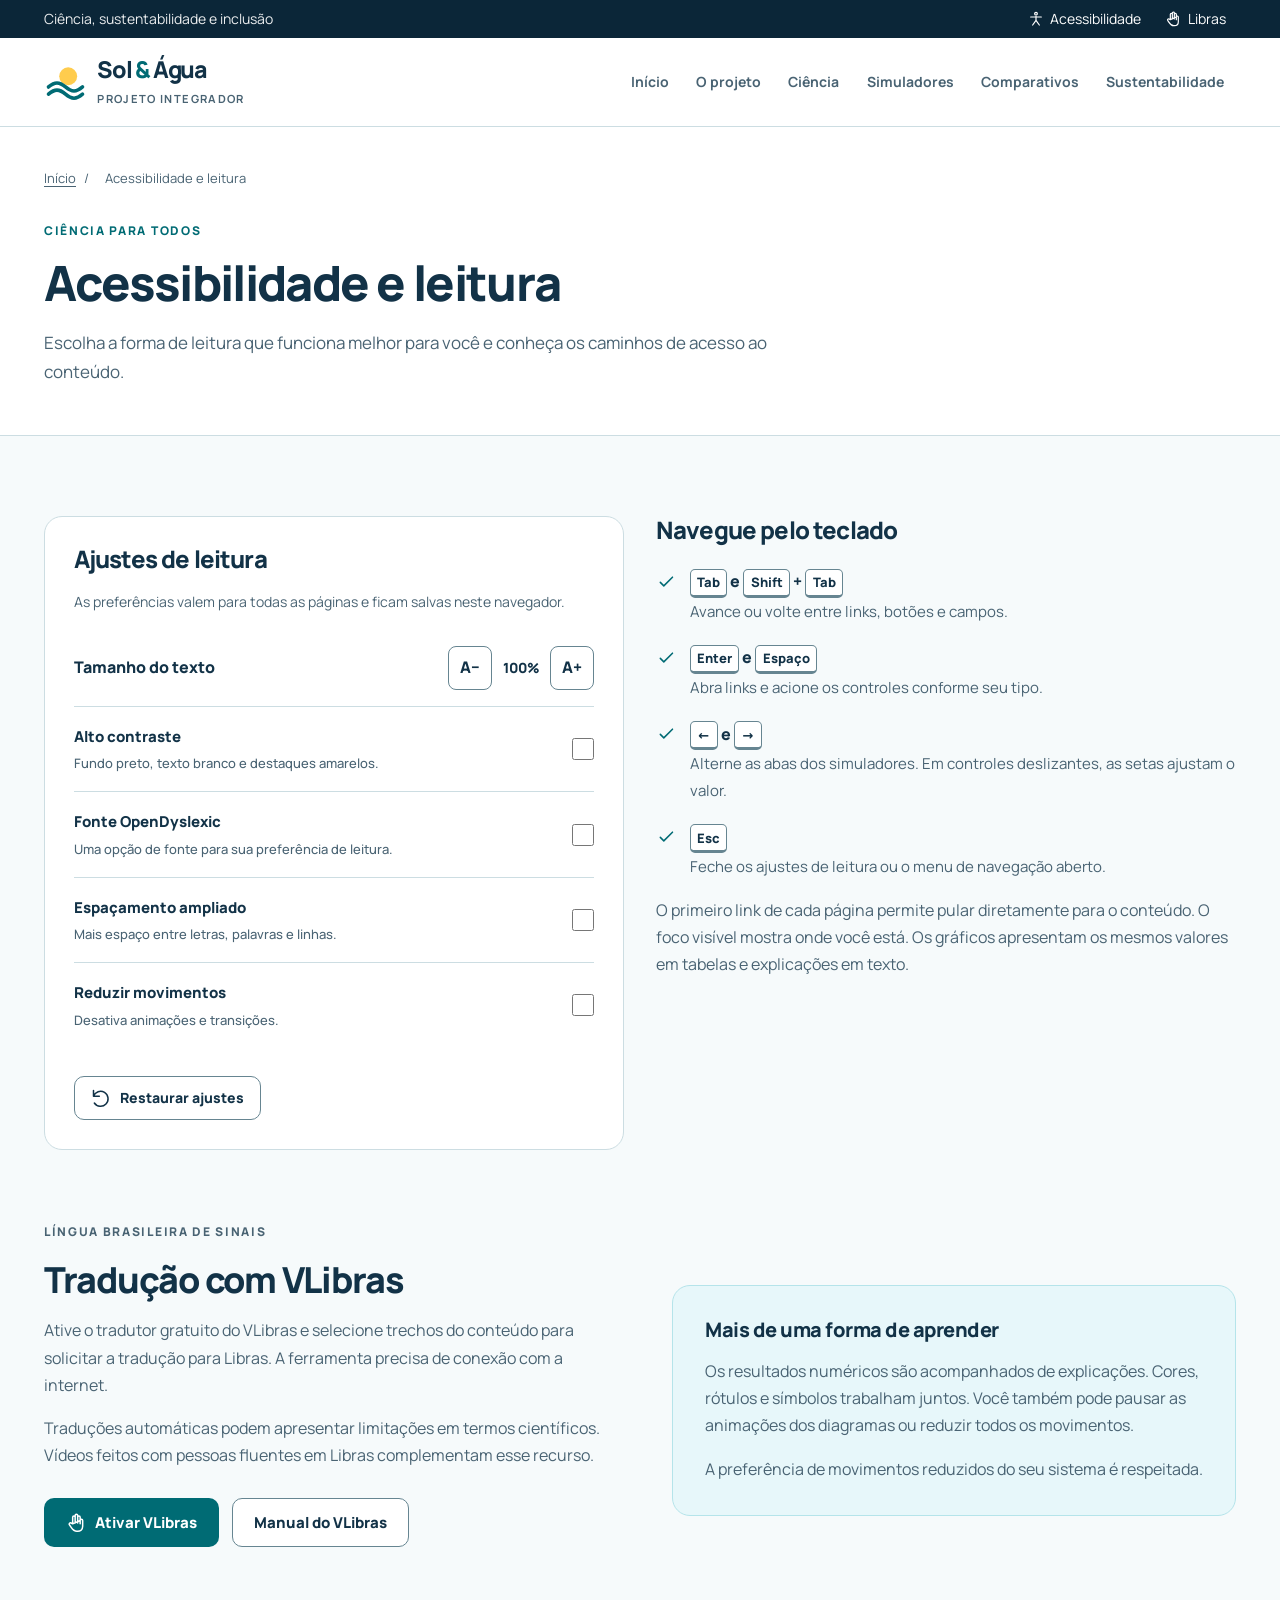
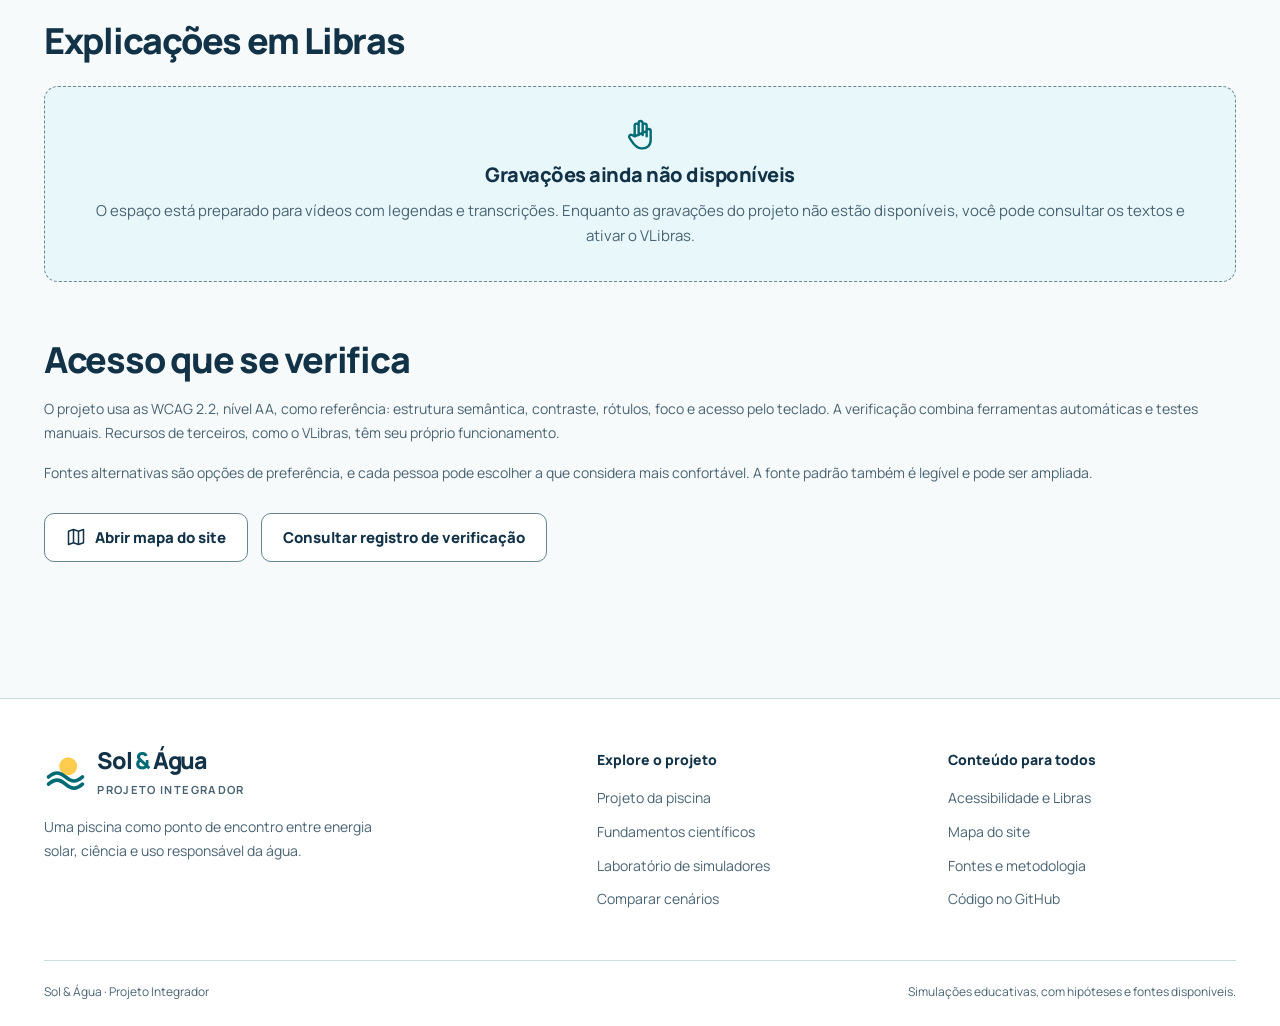
==== acessibilidade.html @ a9fde781 "Cria site Sol e Água com simuladores científicos e acessibilidade" ====
<!DOCTYPE html>
<html lang="pt-BR" class="no-js"><head><meta charset="utf-8"><meta name="viewport" content="width=device-width, initial-scale=1"><meta name="description" content="Ajuste contraste, tamanho, fonte e espaçamento. Conheça a navegação pelo teclado, o VLibras e a estrutura para vídeos em Libras com legendas e transcrições."><meta name="theme-color" content="#123247"><title>Acessibilidade e leitura | Sol &amp; Água</title><link rel="icon" href="assets/imagens/favicon.svg" type="image/svg+xml"><link rel="canonical" href="https://ryan20014737472.github.io/Projeto-integrador-1.2/acessibilidade.html"><script src="assets/js/preferencias.js"></script><link rel="stylesheet" href="assets/css/estilos.css"><script src="assets/js/principal.js" defer></script></head>
<body><a href="#conteudo" class="skip-link">Pular para o conteúdo</a>
  <div class="utility-bar dark" role="region" aria-label="Recursos de acesso"><div class="container utility-inner"><p>Ciência, sustentabilidade e inclusão</p><div class="utility-actions js-only"><button type="button" class="utility-button" data-open-accessibility aria-haspopup="dialog"><svg class="icon " viewBox="0 0 24 24" fill="none" stroke="currentColor" stroke-width="1.8" stroke-linecap="round" stroke-linejoin="round" aria-hidden="true" focusable="false"><circle cx="12" cy="4" r="2"/><path d="M4 9h16m-8-1v7m0-1-5 7m5-7 5 7"/></svg><span>Acessibilidade</span></button><button type="button" class="utility-button" data-libras><svg class="icon " viewBox="0 0 24 24" fill="none" stroke="currentColor" stroke-width="1.8" stroke-linecap="round" stroke-linejoin="round" aria-hidden="true" focusable="false"><path d="M8 13V5a1.5 1.5 0 0 1 3 0v7M11 5V3a1.5 1.5 0 0 1 3 0v9m0-7a1.5 1.5 0 0 1 3 0v8m0-4a1.5 1.5 0 0 1 3 0v7c0 4-3 6-6 6h-1c-3 0-5-2-7-5l-2-3a1.5 1.5 0 0 1 2-2l2 1Z"/></svg><span class="libras-label" data-libras-label>Libras</span></button></div></div></div>
  <header class="site-header"><div class="container header-inner"><a class="brand" href="index.html" aria-label="Sol e Água — início"><svg class="brand-mark" viewBox="0 0 48 48" aria-hidden="true" focusable="false"><circle cx="27" cy="17" r="10" fill="#ffcc4d"/><path d="M5 29c7-6 12-6 19 0s12 6 19 0M5 37c7-6 12-6 19 0s12 6 19 0" fill="none" stroke="var(--teal)" stroke-width="4" stroke-linecap="round"/></svg><div><div class="brand-name">Sol <span>&amp;</span> Água</div><span class="brand-caption">PROJETO INTEGRADOR</span></div></a><button type="button" class="menu-toggle js-only" aria-label="Abrir menu de navegação" aria-expanded="false" aria-controls="menu-principal"><svg class="icon " viewBox="0 0 24 24" fill="none" stroke="currentColor" stroke-width="1.8" stroke-linecap="round" stroke-linejoin="round" aria-hidden="true" focusable="false"><path d="M4 6h16M4 12h16M4 18h16"/></svg></button><nav class="site-nav" id="menu-principal" aria-label="Navegação principal"><a href="index.html">Início</a><a href="projeto-piscina.html">O projeto</a><a href="ciencia.html">Ciência</a><a href="simuladores.html">Simuladores</a><a href="comparativos.html">Comparativos</a><a href="sustentabilidade.html">Sustentabilidade</a></nav></div></header><main id="conteudo" tabindex="-1"><div class="page-heading"><div class="container"><nav class="breadcrumbs" aria-label="Caminho da página"><a href="index.html">Início</a><span aria-hidden="true">/</span><span aria-current="page">Acessibilidade e leitura</span></nav><p class="eyebrow">CIÊNCIA PARA TODOS</p><h1>Acessibilidade e leitura</h1><p class="lead">Escolha a forma de leitura que funciona melhor para você e conheça os caminhos de acesso ao conteúdo.</p></div></div>
  <div class="section"><div class="container"><div class="accessibility-grid"><section class="settings-card js-only" aria-labelledby="ajustes-pagina"><h2 id="ajustes-pagina">Ajustes de leitura</h2><p class="reading-description">As preferências valem para todas as páginas e ficam salvas neste navegador.</p><div class="size-row"><strong>Tamanho do texto</strong><div class="size-actions"><button type="button" class="size-button" data-size="-1" aria-label="Diminuir tamanho do texto">A−</button><span class="size-label" data-size-label>100%</span><button type="button" class="size-button" data-size="1" aria-label="Aumentar tamanho do texto">A+</button></div></div>
  <label class="switch-row"><span><strong>Alto contraste</strong><small>Fundo preto, texto branco e destaques amarelos.</small></span><input type="checkbox" data-setting="contraste"></label>
  <label class="switch-row"><span><strong>Fonte OpenDyslexic</strong><small>Uma opção de fonte para sua preferência de leitura.</small></span><input type="checkbox" data-setting="dislexia"></label>
  <label class="switch-row"><span><strong>Espaçamento ampliado</strong><small>Mais espaço entre letras, palavras e linhas.</small></span><input type="checkbox" data-setting="espaco"></label>
  <label class="switch-row"><span><strong>Reduzir movimentos</strong><small>Desativa animações e transições.</small></span><input type="checkbox" data-setting="movimento"></label>
  <div class="button-row"><button type="button" class="button button-secondary button-small" data-reset-reading><svg class="icon " viewBox="0 0 24 24" fill="none" stroke="currentColor" stroke-width="1.8" stroke-linecap="round" stroke-linejoin="round" aria-hidden="true" focusable="false"><path d="M3 10a9 9 0 1 1 1 8M3 3v7h7"/></svg>Restaurar ajustes</button></div></section><section class="accessibility-description" aria-labelledby="teclado"><h2 id="teclado">Navegue pelo teclado</h2><ul class="feature-list"><li><svg class="icon " viewBox="0 0 24 24" fill="none" stroke="currentColor" stroke-width="1.8" stroke-linecap="round" stroke-linejoin="round" aria-hidden="true" focusable="false"><path d="m5 12 4 4L19 6"/></svg><div><strong><kbd class="keyboard-key">Tab</kbd> e <kbd class="keyboard-key">Shift</kbd> + <kbd class="keyboard-key">Tab</kbd></strong><span>Avance ou volte entre links, botões e campos.</span></div></li><li><svg class="icon " viewBox="0 0 24 24" fill="none" stroke="currentColor" stroke-width="1.8" stroke-linecap="round" stroke-linejoin="round" aria-hidden="true" focusable="false"><path d="m5 12 4 4L19 6"/></svg><div><strong><kbd class="keyboard-key">Enter</kbd> e <kbd class="keyboard-key">Espaço</kbd></strong><span>Abra links e acione os controles conforme seu tipo.</span></div></li><li><svg class="icon " viewBox="0 0 24 24" fill="none" stroke="currentColor" stroke-width="1.8" stroke-linecap="round" stroke-linejoin="round" aria-hidden="true" focusable="false"><path d="m5 12 4 4L19 6"/></svg><div><strong><kbd class="keyboard-key">←</kbd> e <kbd class="keyboard-key">→</kbd></strong><span>Alterne as abas dos simuladores. Em controles deslizantes, as setas ajustam o valor.</span></div></li><li><svg class="icon " viewBox="0 0 24 24" fill="none" stroke="currentColor" stroke-width="1.8" stroke-linecap="round" stroke-linejoin="round" aria-hidden="true" focusable="false"><path d="m5 12 4 4L19 6"/></svg><div><strong><kbd class="keyboard-key">Esc</kbd></strong><span>Feche os ajustes de leitura ou o menu de navegação aberto.</span></div></li></ul><p>O primeiro link de cada página permite pular diretamente para o conteúdo. O foco visível mostra onde você está. Os gráficos apresentam os mesmos valores em tabelas e explicações em texto.</p></section></div>
  <noscript><div class="note"><svg class="icon " viewBox="0 0 24 24" fill="none" stroke="currentColor" stroke-width="1.8" stroke-linecap="round" stroke-linejoin="round" aria-hidden="true" focusable="false"><circle cx="12" cy="12" r="9"/><path d="M12 11v6m0-10v.1"/></svg><p>O texto, os links e as tabelas continuam disponíveis. Os ajustes de leitura, os simuladores e o VLibras precisam de JavaScript habilitado no navegador.</p></div></noscript>
  <section class="section-compact" id="libras" aria-labelledby="titulo-libras"><div class="split-section"><div><p class="eyebrow">LÍNGUA BRASILEIRA DE SINAIS</p><h2 id="titulo-libras">Tradução com VLibras</h2><p>Ative o tradutor gratuito do VLibras e selecione trechos do conteúdo para solicitar a tradução para Libras. A ferramenta precisa de conexão com a internet.</p><p>Traduções automáticas podem apresentar limitações em termos científicos. Vídeos feitos com pessoas fluentes em Libras complementam esse recurso.</p><div class="button-row js-only"><button class="button button-teal" type="button" data-libras><svg class="icon " viewBox="0 0 24 24" fill="none" stroke="currentColor" stroke-width="1.8" stroke-linecap="round" stroke-linejoin="round" aria-hidden="true" focusable="false"><path d="M8 13V5a1.5 1.5 0 0 1 3 0v7M11 5V3a1.5 1.5 0 0 1 3 0v9m0-7a1.5 1.5 0 0 1 3 0v8m0-4a1.5 1.5 0 0 1 3 0v7c0 4-3 6-6 6h-1c-3 0-5-2-7-5l-2-3a1.5 1.5 0 0 1 2-2l2 1Z"/></svg><span data-libras-label>Ativar VLibras</span></button><a class="button button-secondary" href="https://vlibras.gov.br/doc/widget/index.html">Manual do VLibras</a></div><p class="small" role="status" data-libras-status></p></div><div class="callout"><h3>Mais de uma forma de aprender</h3><p>Os resultados numéricos são acompanhados de explicações. Cores, rótulos e símbolos trabalham juntos. Você também pode pausar as animações dos diagramas ou reduzir todos os movimentos.</p><p>A preferência de movimentos reduzidos do seu sistema é respeitada.</p></div></div></section>
  <section aria-labelledby="titulo-videos"><h2 id="titulo-videos">Explicações em Libras</h2><div id="videos-libras"><div class="video-empty" id="videos-vazio"><svg class="icon " viewBox="0 0 24 24" fill="none" stroke="currentColor" stroke-width="1.8" stroke-linecap="round" stroke-linejoin="round" aria-hidden="true" focusable="false"><path d="M8 13V5a1.5 1.5 0 0 1 3 0v7M11 5V3a1.5 1.5 0 0 1 3 0v9m0-7a1.5 1.5 0 0 1 3 0v8m0-4a1.5 1.5 0 0 1 3 0v7c0 4-3 6-6 6h-1c-3 0-5-2-7-5l-2-3a1.5 1.5 0 0 1 2-2l2 1Z"/></svg><h3>Gravações ainda não disponíveis</h3><p>O espaço está preparado para vídeos com legendas e transcrições. Enquanto as gravações do projeto não estão disponíveis, você pode consultar os textos e ativar o VLibras.</p></div></div></section>
  <section class="section-compact" aria-labelledby="compromisso"><h2 id="compromisso">Acesso que se verifica</h2><p class="reading-description">O projeto usa as WCAG 2.2, nível AA, como referência: estrutura semântica, contraste, rótulos, foco e acesso pelo teclado. A verificação combina ferramentas automáticas e testes manuais. Recursos de terceiros, como o VLibras, têm seu próprio funcionamento.</p><p class="reading-description">Fontes alternativas são opções de preferência, e cada pessoa pode escolher a que considera mais confortável. A fonte padrão também é legível e pode ser ampliada.</p><div class="button-row"><a class="button button-secondary" href="mapa-do-site.html"><svg class="icon " viewBox="0 0 24 24" fill="none" stroke="currentColor" stroke-width="1.8" stroke-linecap="round" stroke-linejoin="round" aria-hidden="true" focusable="false"><path d="m3 5 6-2 6 2 6-2v16l-6 2-6-2-6 2V5Zm6-2v16m6-14v16"/></svg>Abrir mapa do site</a><a class="button button-secondary" href="https://github.com/Ryan20014737472/Projeto-integrador-1.2/blob/main/docs/verificacao-acessibilidade.md">Consultar registro de verificação</a></div></section></div></div></main><footer class="site-footer"><div class="container"><div class="footer-grid"><div class="footer-about"><a class="brand" href="index.html" aria-label="Sol e Água — início"><svg class="brand-mark" viewBox="0 0 48 48" aria-hidden="true" focusable="false"><circle cx="27" cy="17" r="10" fill="#ffcc4d"/><path d="M5 29c7-6 12-6 19 0s12 6 19 0M5 37c7-6 12-6 19 0s12 6 19 0" fill="none" stroke="var(--teal)" stroke-width="4" stroke-linecap="round"/></svg><div><div class="brand-name">Sol <span>&amp;</span> Água</div><span class="brand-caption">PROJETO INTEGRADOR</span></div></a><p>Uma piscina como ponto de encontro entre energia solar, ciência e uso responsável da água.</p></div><div><h2>Explore o projeto</h2><ul class="footer-links"><li><a href="projeto-piscina.html">Projeto da piscina</a></li><li><a href="ciencia.html">Fundamentos científicos</a></li><li><a href="simuladores.html">Laboratório de simuladores</a></li><li><a href="comparativos.html">Comparar cenários</a></li></ul></div><div><h2>Conteúdo para todos</h2><ul class="footer-links"><li><a href="acessibilidade.html">Acessibilidade e Libras</a></li><li><a href="mapa-do-site.html">Mapa do site</a></li><li><a href="ciencia.html#referencias">Fontes e metodologia</a></li><li><a href="https://github.com/Ryan20014737472/Projeto-integrador-1.2">Código no GitHub</a></li></ul></div></div><div class="footer-bottom"><span>Sol &amp; Água · Projeto Integrador</span><span>Simulações educativas, com hipóteses e fontes disponíveis.</span></div></div></footer>
  <dialog class="reading-dialog" id="ajustes-leitura" aria-labelledby="titulo-leitura" aria-describedby="descricao-leitura"><div class="dialog-heading"><h2 id="titulo-leitura">Sua forma de ler</h2><form method="dialog"><button class="close-button" aria-label="Fechar ajustes de leitura"><svg class="icon " viewBox="0 0 24 24" fill="none" stroke="currentColor" stroke-width="1.8" stroke-linecap="round" stroke-linejoin="round" aria-hidden="true" focusable="false"><path d="m6 6 12 12M6 18 18 6"/></svg></button></form></div><p class="reading-description" id="descricao-leitura">Ajuste a leitura ao seu conforto. Suas preferências ficam salvas neste navegador.</p><div class="size-row"><strong>Tamanho do texto</strong><div class="size-actions"><button type="button" class="size-button" data-size="-1" aria-label="Diminuir tamanho do texto">A−</button><span class="size-label" data-size-label>100%</span><button type="button" class="size-button" data-size="1" aria-label="Aumentar tamanho do texto">A+</button></div></div>
  <label class="switch-row"><span><strong>Alto contraste</strong><small>Fundo preto, texto branco e destaques amarelos.</small></span><input type="checkbox" data-setting="contraste"></label>
  <label class="switch-row"><span><strong>Fonte OpenDyslexic</strong><small>Uma opção de fonte para sua preferência de leitura.</small></span><input type="checkbox" data-setting="dislexia"></label>
  <label class="switch-row"><span><strong>Espaçamento ampliado</strong><small>Mais espaço entre letras, palavras e linhas.</small></span><input type="checkbox" data-setting="espaco"></label>
  <label class="switch-row"><span><strong>Reduzir movimentos</strong><small>Desativa animações e transições.</small></span><input type="checkbox" data-setting="movimento"></label>
  <div class="button-row"><button type="button" class="button button-secondary button-small" data-reset-reading><svg class="icon " viewBox="0 0 24 24" fill="none" stroke="currentColor" stroke-width="1.8" stroke-linecap="round" stroke-linejoin="round" aria-hidden="true" focusable="false"><path d="M3 10a9 9 0 1 1 1 8M3 3v7h7"/></svg>Restaurar ajustes</button></div><hr><button type="button" class="button button-teal button-small" data-libras><svg class="icon " viewBox="0 0 24 24" fill="none" stroke="currentColor" stroke-width="1.8" stroke-linecap="round" stroke-linejoin="round" aria-hidden="true" focusable="false"><path d="M8 13V5a1.5 1.5 0 0 1 3 0v7M11 5V3a1.5 1.5 0 0 1 3 0v9m0-7a1.5 1.5 0 0 1 3 0v8m0-4a1.5 1.5 0 0 1 3 0v7c0 4-3 6-6 6h-1c-3 0-5-2-7-5l-2-3a1.5 1.5 0 0 1 2-2l2 1Z"/></svg><span data-libras-label>Ativar VLibras</span></button><p class="small" data-libras-status role="status"></p><p class="reading-description"><a href="acessibilidade.html">Conheça todos os recursos de acesso</a></p></dialog>
  <div id="anuncio-global" class="sr-only" role="status" aria-live="polite" aria-atomic="true"></div></body></html>
---- assets/css/estilos.css ----
@font-face{font-family:Manrope;src:url('../fontes/Manrope.woff2') format('woff2');font-weight:200 800;font-display:swap}
@font-face{font-family:OpenDyslexic;src:url('../fontes/OpenDyslexic-Regular.woff') format('woff');font-weight:400 800;font-display:swap}
:root{--navy:#123247;--navy-deep:#0b2638;--teal:#006b74;--teal-bright:#00a8b5;--sun:#ffcc4d;--sun-soft:#fff5d5;--water:#e7f7fa;--water-line:#b5e4ea;--bg:#f6fafb;--surface:#fff;--text:#123247;--muted:#496373;--line:#ccdde2;--input-line:#668591;--green:#17694b;--green-soft:#e9f6ef;--danger:#a23027;--danger-soft:#fff0ed;--shadow:0 12px 32px #1232470c;--radius:18px;--reading-size:100%;--vlibras-btn-focus-visible-outline:3px solid #ffcc4d;--vlibras-btn-focus-visible-shadow:0 0 0 6px #123247}
*{box-sizing:border-box}
html{font-size:var(--reading-size);scroll-behavior:smooth;scroll-padding-top:7rem}
body{margin:0;color:var(--text);background:var(--bg);font-family:Manrope,system-ui,-apple-system,BlinkMacSystemFont,'Segoe UI',sans-serif;font-size:1rem;line-height:1.7;-webkit-font-smoothing:antialiased}
h1,h2,h3,h4,p,figure{margin:0}
h1,h2,h3,h4{line-height:1.2;letter-spacing:-.035em;font-weight:800;overflow-wrap:break-word}
h1{font-size:clamp(2.35rem,4.6vw,4.6rem)}h2{font-size:clamp(1.75rem,2.8vw,2.65rem)}h3{font-size:1.25rem;letter-spacing:-.025em}
p+p{margin-top:1rem}a{color:var(--teal);text-underline-offset:.2em}a:hover{text-decoration-thickness:2px}
button,input,select,textarea{font:inherit}button,a,input,summary{ -webkit-tap-highlight-color:transparent}
button{cursor:pointer}button:disabled{cursor:default;opacity:.65}button svg,a svg{flex-shrink:0}
button,input,select,summary{touch-action:manipulation}
input[type=checkbox],input[type=range]{accent-color:var(--teal)}
input[type=number],select{width:100%;min-height:48px;padding:.65rem .8rem;border:1px solid var(--input-line);border-radius:9px;background:var(--surface);color:var(--text)}
input[type=range]{width:100%;height:36px;cursor:pointer;margin:.5rem 0 0}
label{font-weight:700;display:block;font-size:.9rem}label input,label select{margin-top:.45rem}
fieldset{border:0;margin:0;padding:0;min-width:0}legend{font-weight:800;padding:0;margin-bottom:1rem}
button:focus-visible,a:focus-visible,input:focus-visible,select:focus-visible,summary:focus-visible,[tabindex]:focus-visible{outline:3px solid var(--navy);outline-offset:4px;box-shadow:0 0 0 3px var(--surface)}
img,svg,video{max-width:100%}svg{vertical-align:middle}img{height:auto}button svg,.icon{width:1.25rem;height:1.25rem}
ul,ol{padding-left:1.4rem;margin:1rem 0}li+li{margin-top:.55rem}
strong{font-weight:800}small,.small{font-size:.875rem}hr{border:0;border-top:1px solid var(--line);margin:1.5rem 0}
[hidden]{display:none!important}.sr-only{position:absolute;width:1px;height:1px;padding:0;margin:-1px;overflow:hidden;clip:rect(0,0,0,0);white-space:nowrap;border:0}
.no-js .js-only{display:none!important}.js .no-js-only{display:none!important}
.skip-link{position:fixed;top:-100px;left:1rem;background:var(--sun);color:var(--navy);z-index:1000;padding:.8rem 1.2rem;border-radius:8px;font-weight:800}.skip-link:focus{top:1rem}
.container{max-width:1240px;margin:0 auto;padding-inline:1.5rem}.narrow{max-width:880px}.section{padding-block:5rem}.section-compact{padding-block:3.5rem}.section-white{background:var(--surface)}
.utility-bar{background:var(--navy-deep);color:#fff;font-size:.875rem}.utility-inner{display:flex;justify-content:space-between;align-items:center;gap:1rem;min-height:38px}.utility-bar p{opacity:.92}.utility-actions{display:flex;align-items:center;gap:.2rem}.utility-button{display:inline-flex;align-items:center;gap:.4rem;border:0;background:transparent;color:inherit;padding:.45rem .65rem;min-height:38px;white-space:nowrap;font-size:.875rem}.utility-button:hover{background:#ffffff19}.utility-button svg{width:1rem;height:1rem}
.site-header{background:var(--surface);border-bottom:1px solid var(--line);position:sticky;top:0;z-index:50}.header-inner{display:flex;align-items:center;justify-content:space-between;gap:1rem;min-height:88px}
.brand{display:flex;align-items:center;gap:.65rem;color:var(--text);text-decoration:none;flex-shrink:0}.brand-mark{width:43px;height:43px}.brand-name{font-weight:800;font-size:1.45rem;letter-spacing:-.06em;line-height:1.15}.brand-name span{color:var(--teal)}.brand-caption{font-size:.7rem;letter-spacing:.12em;color:var(--muted);font-weight:700;display:block;margin-top:.4rem}
.site-nav{display:flex;align-items:center;gap:.2rem}.site-nav a{font-size:.875rem;color:var(--muted);font-weight:700;text-decoration:none;padding:.7rem .75rem;border-radius:8px;position:relative}.site-nav a:hover{background:var(--water);color:var(--teal)}.site-nav a[aria-current=page]{color:var(--teal);background:var(--water)}
.menu-toggle{display:none;align-items:center;justify-content:center;min-width:48px;min-height:48px;background:var(--surface);color:var(--text);border:1px solid var(--line);border-radius:10px}
.button{display:inline-flex;gap:.6rem;align-items:center;justify-content:center;padding:.8rem 1.3rem;min-height:48px;text-decoration:none;font-weight:800;font-size:.9375rem;border:1px solid transparent;border-radius:10px;line-height:1.4;transition:background .2s,transform .2s}.button:hover{transform:translateY(-2px)}.button-primary{background:var(--sun);color:var(--navy-deep);box-shadow:0 5px 16px #ffcc4d26}.button-primary:hover{background:#ffd76b}.button-secondary{background:var(--surface);color:var(--text);border-color:var(--input-line)}.button-secondary:hover{background:var(--water)}.button-teal{background:var(--teal);color:#fff}.button-teal:hover{background:#00515a}.button-small{font-size:.875rem;padding:.6rem 1rem;min-height:44px}.button-plain{border:0;background:transparent;color:var(--teal);padding:.5rem .3rem}.button-row{display:flex;align-items:center;flex-wrap:wrap;gap:.8rem;margin-top:1.8rem}
.eyebrow{display:flex;align-items:center;gap:.5rem;font-weight:800;font-size:.75rem;letter-spacing:.14em;text-transform:uppercase;color:var(--teal);margin-bottom:1rem}.eyebrow svg{width:1.1rem;height:1.1rem}.pill{display:inline-flex;gap:.5rem;align-items:center;padding:.35rem .75rem;border-radius:30px;font-size:.75rem;letter-spacing:.03em;font-weight:800;background:var(--water);color:var(--teal)}.pill-sun{background:var(--sun-soft);color:#735100}
.hero{background:var(--surface);padding:4.3rem 0 0;position:relative;overflow:hidden}.hero-grid{display:grid;grid-template-columns:1fr 1.06fr;gap:3rem;align-items:center;padding-bottom:3.8rem}.hero h1{max-width:620px}.hero h1 em{font-style:normal;color:var(--teal)}.hero-description{font-size:1.0625rem;color:var(--muted);max-width:530px;margin-top:1.5rem;line-height:1.85}.hero-note{display:flex;align-items:center;gap:.5rem;font-size:.875rem;color:var(--muted);margin-top:1.5rem}.hero-note svg{color:var(--teal);width:1.1rem;height:1.1rem}
.hero-diagram{background:var(--navy-deep);border-radius:24px;box-shadow:0 20px 40px #12324718;padding:1.25rem;position:relative}.diagram-top{display:flex;justify-content:space-between;align-items:center;gap:.8rem;color:#fff;padding:.1rem .3rem}.diagram-top span{font-size:.75rem;font-weight:800;letter-spacing:.08em}.diagram-top .diagram-badge{font-size:.7rem;color:#baf0f4;background:#ffffff13;padding:.25rem .55rem;border:1px solid #ffffff24;border-radius:6px;letter-spacing:.025em}.pool-diagram{width:100%;height:auto;display:block;overflow:visible}.pool-diagram text{font-family:Manrope,system-ui,sans-serif}.diagram-footer{display:flex;align-items:center;justify-content:space-between;gap:.8rem;padding:.75rem .35rem 0;border-top:1px solid #ffffff24;color:#fff}.diagram-footer figcaption{font-size:.75rem;color:#d5e9ed;max-width:270px}.diagram-control{display:inline-flex;align-items:center;gap:.35rem;flex-shrink:0;background:#ffffff0f;border:1px solid #ffffff44;color:#fff;border-radius:8px;padding:.5rem .65rem;min-height:44px;font-size:.75rem}.diagram-control:hover{background:#ffffff20}.diagram-control svg{width:1rem;height:1rem}.flow-line{stroke-dasharray:10 22;animation:flow 3s linear infinite}.sun-rays{transform-origin:493px 64px;animation:sunlight 6s linear infinite}.thermal-pulse{animation:thermal 3s ease-in-out infinite}.diagram-idle .flow-line{animation-play-state:paused;opacity:.35}
@keyframes flow{to{stroke-dashoffset:-128}}@keyframes sunlight{50%{opacity:.55}}@keyframes thermal{50%{opacity:.5}}
.hero-strip{display:grid;grid-template-columns:repeat(3,1fr);border-top:1px solid var(--line);padding-block:1.5rem;gap:1.5rem}.strip-item{display:flex;align-items:center;gap:1rem}.strip-item+.strip-item{border-left:1px solid var(--line);padding-left:2rem}.strip-icon{width:44px;height:44px;border-radius:12px;background:var(--water);color:var(--teal);display:grid;place-items:center;flex-shrink:0}.strip-icon svg{width:22px;height:22px}.strip-item strong{display:block;font-size:.9375rem}.strip-item span{font-size:.8125rem;color:var(--muted)}
.section-heading{display:flex;justify-content:space-between;align-items:flex-end;gap:2rem;margin-bottom:2rem}.section-heading p{color:var(--muted);margin-top:.85rem;max-width:650px}.section-heading>a{font-size:.9rem;font-weight:800;white-space:nowrap}
.card-grid{display:grid;grid-template-columns:repeat(3,1fr);gap:1.25rem}.card-grid-four{grid-template-columns:repeat(4,1fr)}.card{background:var(--surface);border:1px solid var(--line);border-radius:var(--radius);padding:1.7rem;position:relative}.card .card-icon{width:48px;height:48px;display:grid;place-items:center;background:var(--water);color:var(--teal);border-radius:12px;margin-bottom:1.6rem}.card-icon svg{width:24px;height:24px}.card-sun .card-icon{background:var(--sun-soft);color:#795600}.card-green .card-icon{background:var(--green-soft);color:var(--green)}.card p{color:var(--muted);font-size:.9375rem;margin-top:.85rem}.card a.card-link{font-weight:800;font-size:.875rem;display:inline-flex;gap:.4rem;align-items:center;margin-top:1.5rem}.card-number{position:absolute;right:1.5rem;top:1.9rem;font-size:.8125rem;color:var(--muted);font-weight:700}.card:hover{border-color:var(--input-line)}
.split-section{display:grid;grid-template-columns:1fr 1fr;gap:4rem;align-items:center}.split-section p{color:var(--muted);margin-top:1rem}.feature-list{list-style:none;padding:0;display:grid;gap:1.2rem;margin-top:1.5rem}.feature-list li{display:flex;align-items:flex-start;gap:.8rem;margin:0}.feature-list li>svg{color:var(--teal);flex-shrink:0;width:1.3rem;height:1.3rem;margin-top:.2rem}.feature-list strong{display:block}.feature-list span{font-size:.9375rem;color:var(--muted)}
.formula-showcase{background:var(--water);border:1px solid var(--water-line);border-radius:var(--radius);padding:2.5rem;position:relative}.formula-showcase .formula-large{font-size:clamp(1.6rem,2.5vw,2.5rem);letter-spacing:-.03em;font-weight:800;margin-top:1.3rem}.formula-showcase p{font-size:.9375rem}.formula-result{border-top:1px solid var(--water-line);margin-top:1.7rem;padding-top:1.3rem;display:flex;justify-content:space-between;gap:1rem;align-items:center}.formula-result strong{font-size:2rem}.formula-result span{font-size:.875rem;color:var(--muted);max-width:170px}
.inclusion-banner{background:var(--navy);color:#fff;border-radius:24px;padding:2.5rem 3rem;display:flex;justify-content:space-between;gap:3rem;align-items:center}.inclusion-banner h2{font-size:1.9rem}.inclusion-banner p{color:#d4e5ec;margin-top:.85rem;max-width:680px;font-size:.9375rem}.inclusion-banner .eyebrow{color:var(--sun)}.inclusion-banner .button{flex-shrink:0}.dark a:focus-visible,.dark button:focus-visible{outline-color:var(--sun);box-shadow:0 0 0 3px var(--navy)}
.site-footer{background:var(--surface);border-top:1px solid var(--line);padding:3rem 0 1.5rem}.footer-grid{display:grid;grid-template-columns:1.7fr 1fr 1fr;gap:4rem}.footer-about p{font-size:.875rem;color:var(--muted);max-width:350px;margin-top:1rem}.footer-grid h2{font-size:.875rem;letter-spacing:0;margin-top:.3rem}.footer-links{list-style:none;padding:0;margin-top:1rem}.footer-links li+li{margin-top:.4rem}.footer-links a{font-size:.875rem;color:var(--muted);text-decoration:none}.footer-links a:hover{color:var(--teal);text-decoration:underline}.footer-bottom{display:flex;justify-content:space-between;gap:1rem;border-top:1px solid var(--line);padding-top:1.3rem;margin-top:2rem;font-size:.75rem;color:var(--muted)}
.page-heading{background:var(--surface);padding:2.5rem 0 3rem;border-bottom:1px solid var(--line)}.breadcrumbs{font-size:.8125rem;color:var(--muted);margin-bottom:2rem}.breadcrumbs a{color:var(--muted)}.breadcrumbs span{margin-inline:.5rem}.page-heading h1{font-size:clamp(2rem,3.8vw,3.5rem)}.page-heading .lead{color:var(--muted);font-size:1.0625rem;max-width:740px;margin-top:1rem}.page-heading .eyebrow{margin-bottom:.8rem}
.content-grid{display:grid;grid-template-columns:240px 1fr;gap:3rem;align-items:start}.local-nav{position:sticky;top:7rem;background:var(--surface);border:1px solid var(--line);border-radius:14px;padding:1.5rem}.local-nav h2{font-size:.875rem;letter-spacing:0}.local-nav ul{list-style:none;padding:0;margin:1rem 0 0}.local-nav li+li{margin-top:.6rem}.local-nav a{color:var(--muted);font-size:.875rem;text-decoration:none}.local-nav a:hover{color:var(--teal);text-decoration:underline}.article-content{min-width:0}.article-content>section+section{margin-top:3.5rem;padding-top:3.5rem;border-top:1px solid var(--line)}.article-content h2{font-size:2rem;margin-bottom:1.3rem}.article-content h3{margin-top:1.75rem;margin-bottom:.8rem}.article-content p{color:var(--muted)}.article-content li{color:var(--muted)}.article-content strong{color:var(--text)}
.note{display:flex;gap:.8rem;border-radius:12px;background:var(--water);border:1px solid var(--water-line);padding:1.1rem 1.25rem;font-size:.875rem;align-items:flex-start;margin-top:1.5rem;color:var(--text)}.note>svg{color:var(--teal);flex-shrink:0;width:1.2rem;height:1.2rem;margin-top:.2rem}.note p{color:inherit;margin:0}.note-sun{background:var(--sun-soft);border-color:#e4c97b}.note-sun>svg{color:#735100}
.table-wrap{overflow-x:auto;border:1px solid var(--line);border-radius:12px;margin-top:1.5rem;background:var(--surface)}table{border-collapse:collapse;width:100%;text-align:left;font-size:.9rem}caption{text-align:left;padding:1rem;font-weight:800;color:var(--text)}thead{background:var(--water)}th,td{padding:.9rem 1rem;vertical-align:top;border-bottom:1px solid var(--line)}tbody tr:last-child th,tbody tr:last-child td{border:0}th{font-weight:800}tbody th{color:var(--text)}td{color:var(--muted)}.table-wrap:focus-visible{outline:3px solid var(--teal);outline-offset:3px}
.equation{font-size:1.3rem;font-weight:800;color:var(--text);background:var(--surface);border:1px solid var(--line);border-left:4px solid var(--teal);padding:1rem 1.4rem;border-radius:10px;margin:1.5rem 0;overflow-wrap:anywhere}.equation small{display:block;font-weight:500;color:var(--muted);margin-top:.5rem}
.steps{list-style:none;padding:0;counter-reset:step;display:grid;gap:1rem}.steps li{counter-increment:step;background:var(--surface);border:1px solid var(--line);border-radius:12px;padding:1.4rem 1.4rem 1.4rem 4.5rem;position:relative}.steps li::before{content:counter(step,decimal-leading-zero);position:absolute;left:1.4rem;top:1.4rem;font-weight:800;color:var(--teal);font-size:1.2rem}.steps strong{display:block}.steps p{margin-top:.4rem;font-size:.9375rem}
details{background:var(--surface);border:1px solid var(--line);border-radius:12px;padding:0 1.25rem;margin-top:1rem}summary{font-weight:800;cursor:pointer;padding:1rem 0;min-height:48px}details[open]{padding-bottom:1.2rem}details p{font-size:.9375rem;color:var(--muted)}details .form-grid{margin-top:.7rem}
.source-list{list-style:none;padding:0;display:grid;gap:1rem}.source-list li{padding:1.3rem;border:1px solid var(--line);border-radius:12px;background:var(--surface);margin:0}.source-list li p{font-size:.875rem;margin-top:.4rem}.source-list a{font-weight:800;font-size:.9375rem}.source-meta{display:block;font-size:.75rem;color:var(--muted);margin-top:.5rem}
.simulator-section{padding:2.5rem 0 4.5rem}.tabs{display:flex;gap:.5rem;background:var(--surface);border:1px solid var(--line);padding:.5rem;border-radius:14px;margin-bottom:2rem}.tab{flex:1;display:flex;align-items:center;justify-content:center;gap:.6rem;background:transparent;border:0;color:var(--muted);border-radius:9px;min-height:52px;padding:.75rem;font-size:.9375rem;font-weight:800}.tab[aria-selected=true]{background:var(--teal);color:#fff;box-shadow:0 4px 12px #006b7420}.tab svg{width:1.2rem;height:1.2rem}.panel-title{display:flex;justify-content:space-between;gap:1rem;align-items:center;margin-bottom:1.5rem}.panel-title h2{font-size:1.5rem}.panel-title p{color:var(--muted);font-size:.9375rem;margin-top:.5rem}
.sim-grid{display:grid;grid-template-columns:minmax(0,.85fr) minmax(0,1.15fr);gap:1.5rem;align-items:start}.form-card{background:var(--surface);border:1px solid var(--line);border-radius:var(--radius);padding:1.7rem}.form-card h3{font-size:1.1rem;margin-bottom:1.5rem}.form-grid{display:grid;grid-template-columns:1fr 1fr;gap:1.2rem}.field-full{grid-column:1/-1}.field-help{display:block;color:var(--muted);font-size:.75rem;font-weight:500;margin-top:.35rem}.range-heading{display:flex;justify-content:space-between;gap:1rem;align-items:center}.range-heading output{color:var(--teal);font-weight:800;font-size:.9rem}.range-limits{display:flex;justify-content:space-between;font-size:.75rem;color:var(--muted);font-weight:500}.form-card .button-row{margin-top:1.5rem}.form-card .button-row .button{flex:1}.presets{display:flex;gap:.6rem;margin-bottom:1.5rem;flex-wrap:wrap}.preset{background:var(--surface);border:1px solid var(--input-line);border-radius:8px;color:var(--text);padding:.5rem .75rem;font-size:.8125rem;min-height:42px;display:flex;align-items:center;gap:.4rem}.preset svg{width:1rem;height:1rem}.preset[aria-pressed=true]{background:var(--sun-soft);border-color:#96730f;color:#614700}.form-error{color:var(--danger);font-size:.875rem;margin-top:1rem;min-height:1.5em}
.result-column{min-width:0}.result-summary{background:var(--navy);color:#fff;border-radius:var(--radius);padding:1.5rem 1.7rem;display:grid;grid-template-columns:1.2fr 1fr 1fr;gap:1rem}.result-label{font-size:.8125rem;color:#d4e5ec;display:block;margin-bottom:.4rem}.result-value{font-weight:800;font-size:1.8rem;letter-spacing:-.035em;line-height:1.3;overflow-wrap:anywhere}.result-value small{font-size:.875rem;letter-spacing:0}.result-primary .result-value{color:var(--sun);font-size:2.4rem}.result-summary>div+div{border-left:1px solid #ffffff30;padding-left:1.1rem}.result-note{font-size:.75rem;color:#d4e5ec;margin-top:.35rem}.chart-card{background:var(--surface);border:1px solid var(--line);border-radius:var(--radius);padding:1.6rem;margin-top:1.3rem}.chart-card h3{font-size:1rem}.chart-card p{font-size:.8125rem;color:var(--muted);margin-top:.4rem}.temperature-chart{width:100%;height:auto;margin-top:.75rem;display:block;color:var(--muted);overflow:visible}.temperature-chart text{font-family:inherit;font-size:14px;fill:currentColor}.chart-grid{stroke:var(--line)}.chart-line{stroke:var(--teal);stroke-width:3;fill:none;stroke-linejoin:round;stroke-linecap:round}.chart-area{fill:var(--water)}.chart-point{fill:var(--teal);stroke:var(--surface);stroke-width:3}.chart-axis-label{font-size:13px!important}.result-method{font-size:.8125rem;color:var(--muted);margin-top:1rem}.result-method a{font-weight:800}.water-result{grid-template-columns:1fr 1fr}.water-result .result-primary{grid-column:1/-1}.water-result>div+div{border:0;padding:0}.water-result>.water-detail{border-top:1px solid #ffffff30;padding-top:1rem}.water-result .result-primary .result-value{font-size:2.7rem}.water-bar-row{margin-top:1.5rem}.water-bar-label{display:flex;justify-content:space-between;gap:1rem;font-size:.875rem;margin-bottom:.55rem}.water-bar-label strong{font-weight:800}.bar-track{height:26px;background:var(--bg);border-radius:6px;overflow:hidden;border:1px solid var(--line)}.bar-fill{height:100%;background:var(--teal);min-width:0;transition:width .35s}.bar-fill-sun{background:#a97900}.bar-fill-electric{background:var(--navy)}.chart-footnote{font-size:.8125rem;color:var(--muted);margin-top:1.3rem}
.status-card{background:var(--navy);color:#fff;border-radius:var(--radius);padding:1.5rem 1.7rem}.status-top{display:flex;justify-content:space-between;align-items:center;gap:1rem}.status-top h3{font-size:1rem}.status-tag{border:1px solid #8bb8c9;border-radius:30px;padding:.25rem .6rem;font-size:.75rem;font-weight:800;color:#fff}.status-tag[data-state=aquecendo]{color:#c9f7df;border-color:#77c79d}.status-tag[data-state=bloqueada]{color:#ffdbce;border-color:#e7a186}.status-reason{margin-top:1rem;font-size:.9375rem;color:#d4e5ec;min-height:3.4em}.sensor-stats{display:grid;grid-template-columns:repeat(3,1fr);gap:.8rem;margin-top:1.4rem;border-top:1px solid #ffffff30;padding-top:1rem}.sensor-stats span{font-size:.75rem;color:#d4e5ec;display:block}.sensor-stats strong{font-size:1.4rem}.event-log{list-style:none;padding:0;margin:.9rem 0 0}.event-log li{font-size:.8125rem;color:var(--muted);padding:.7rem 0;border-bottom:1px solid var(--line);margin:0}.event-log li:last-child{border:0}.event-log strong{color:var(--text)}.checkbox-line{display:flex;align-items:center;gap:.65rem;font-weight:700;font-size:.875rem}.checkbox-line input{width:22px;height:22px;margin:0;flex-shrink:0}
.comparison-controls{display:grid;grid-template-columns:repeat(4,1fr);gap:1rem;background:var(--surface);border:1px solid var(--line);border-radius:var(--radius);padding:1.5rem;margin-bottom:1.5rem}.comparison-layout{display:grid;grid-template-columns:1fr 1fr;gap:1.5rem}.comparison-card{background:var(--surface);border:1px solid var(--line);border-radius:var(--radius);padding:1.8rem}.comparison-card-solar{border-top:4px solid var(--teal)}.comparison-card-electric{border-top:4px solid var(--navy)}.comparison-card h2{font-size:1.35rem;display:flex;gap:.6rem;align-items:center}.comparison-card p{color:var(--muted);font-size:.875rem;margin-top:.8rem}.comparison-big{font-weight:800;font-size:2.8rem;letter-spacing:-.06em;margin-top:1.5rem;line-height:1.3}.comparison-big small{font-size:1rem;letter-spacing:0}.comparison-details{display:grid;grid-template-columns:1fr 1fr;gap:1rem;margin-top:1.3rem;padding-top:1.3rem;border-top:1px solid var(--line)}.comparison-details span{display:block;font-size:.8125rem;color:var(--muted)}.comparison-details strong{font-size:1.2rem}.comparison-insight{background:var(--green-soft);border:1px solid #b8d6c4;border-radius:12px;padding:1.2rem 1.5rem;margin-top:1.5rem;color:var(--green);font-weight:700}
.impact-grid{display:grid;grid-template-columns:1fr 1fr;gap:1.5rem}.impact-card{padding:2rem;background:var(--surface);border:1px solid var(--line);border-radius:var(--radius)}.impact-card h2{font-size:1.5rem;margin-top:1rem}.impact-card p{color:var(--muted);margin-top:1rem}.impact-card .card-icon{color:var(--teal)}.impact-card ul{color:var(--muted);font-size:.9375rem}.callout{background:var(--water);border:1px solid var(--water-line);border-radius:var(--radius);padding:2rem;margin-top:2rem}.callout h2{font-size:1.6rem}.callout p{color:var(--muted);margin-top:1rem}
.reading-dialog{width:min(480px,calc(100% - 2rem));max-height:calc(100dvh - 2rem);border:1px solid var(--line);border-radius:20px;padding:1.8rem;background:var(--surface);color:var(--text);box-shadow:0 24px 64px #0003;overflow-y:auto}.reading-dialog::backdrop{background:#0b263899;backdrop-filter:blur(3px)}.dialog-heading{display:flex;justify-content:space-between;align-items:center;gap:1rem}.dialog-heading h2{font-size:1.4rem}.close-button{background:var(--bg);border:1px solid var(--line);color:var(--text);width:44px;height:44px;border-radius:10px;display:grid;place-items:center;flex-shrink:0}.reading-description{font-size:.875rem;color:var(--muted);margin:1rem 0}.size-row{display:flex;justify-content:space-between;align-items:center;gap:1rem;padding:1rem 0}.size-actions{display:flex;align-items:center;gap:.75rem}.size-button{width:44px;height:44px;min-width:44px;font-weight:800;border-radius:8px;background:var(--surface);border:1px solid var(--input-line);color:var(--text)}.size-label{font-size:.875rem;font-weight:800;min-width:3em;text-align:center}.switch-row{display:flex;justify-content:space-between;align-items:center;gap:1rem;padding:1.05rem 0;border-top:1px solid var(--line);cursor:pointer}.switch-row strong{display:block;font-size:.9375rem}.switch-row small{font-weight:500;color:var(--muted);display:block;font-size:.8125rem;margin-top:.2rem}.switch-row input{width:22px;height:22px;flex-shrink:0;margin:0}.settings-card{background:var(--surface);border:1px solid var(--line);border-radius:var(--radius);padding:1.8rem}.settings-card h2{font-size:1.5rem}.accessibility-grid{display:grid;grid-template-columns:1fr 1fr;gap:2rem;align-items:start}.accessibility-description p{color:var(--muted);margin-top:1rem}.accessibility-description h2{font-size:1.5rem}.accessibility-description h3{margin-top:1.5rem}.keyboard-key{display:inline-block;min-width:1.75rem;text-align:center;border:1px solid var(--input-line);border-bottom-width:3px;border-radius:5px;padding:.1rem .4rem;font-size:.8125rem;font-family:inherit;background:var(--surface);color:var(--text)}.video-empty{background:var(--water);border:1px dashed var(--input-line);border-radius:14px;padding:2rem;text-align:center;margin-top:1.5rem}.video-empty svg{width:2rem;height:2rem;color:var(--teal)}.video-empty h3{margin-top:.75rem}.video-empty p{color:var(--muted);font-size:.9375rem;margin-top:.7rem}.video-card{background:var(--surface);border:1px solid var(--line);border-radius:14px;padding:1.5rem;margin-top:1rem}.video-card h3{margin-bottom:1rem}.video-card video{width:100%;border-radius:10px}.sitemap-grid{display:grid;grid-template-columns:repeat(3,1fr);gap:1.5rem}.sitemap-group{background:var(--surface);border:1px solid var(--line);border-radius:var(--radius);padding:1.8rem}.sitemap-group h2{font-size:1.3rem}.sitemap-group ul{list-style:none;padding:0}.sitemap-group a{font-size:.9375rem;font-weight:700}.sitemap-group li+li{margin-top:1rem}
:root[data-font=dyslexic] body,:root[data-font=dyslexic] .pool-diagram text{font-family:OpenDyslexic,system-ui,sans-serif}:root[data-font=dyslexic] h1,:root[data-font=dyslexic] h2,:root[data-font=dyslexic] h3{letter-spacing:0;line-height:1.5}
:root[data-spacing=wide] body{line-height:2;letter-spacing:.04em;word-spacing:.08em}:root[data-spacing=wide] h1,:root[data-spacing=wide] h2,:root[data-spacing=wide] h3{letter-spacing:.01em;line-height:1.5}
:root[data-paused=true] .flow-line,:root[data-paused=true] .sun-rays,:root[data-paused=true] .thermal-pulse{animation-play-state:paused}
:root[data-reduced-motion=true] *,:root[data-reduced-motion=true] *::before,:root[data-reduced-motion=true] *::after{animation:none!important;transition:none!important;scroll-behavior:auto!important}
:root[data-theme=contrast]{--navy:#000;--navy-deep:#000;--teal:#ffff00;--teal-bright:#ffff00;--sun:#ffff00;--sun-soft:#000;--water:#000;--water-line:#fff;--bg:#000;--surface:#000;--text:#fff;--muted:#fff;--line:#fff;--input-line:#fff;--green:#ffff00;--green-soft:#000;--danger:#ffb8b0;--danger-soft:#000;--shadow:none;color-scheme:dark}
:root[data-theme=contrast] .button-primary,:root[data-theme=contrast] .button-teal,:root[data-theme=contrast] .tab[aria-selected=true]{background:#ff0;color:#000;border-color:#ff0}
:root[data-theme=contrast] .button-secondary,:root[data-theme=contrast] .size-button,:root[data-theme=contrast] .preset,:root[data-theme=contrast] .close-button{background:#000;color:#fff;border-color:#fff}
:root[data-theme=contrast] .button-primary:hover,:root[data-theme=contrast] .button-teal:hover{background:#fff;color:#000}
:root[data-theme=contrast] .preset[aria-pressed=true]{color:#ff0;border-color:#ff0;background:#000}
:root[data-theme=contrast] .brand-name span,:root[data-theme=contrast] .pill,:root[data-theme=contrast] .pill-sun,:root[data-theme=contrast] .card-icon,:root[data-theme=contrast] .strip-icon{color:#ff0;background:#000}
:root[data-theme=contrast] .hero-diagram,:root[data-theme=contrast] .result-summary,:root[data-theme=contrast] .status-card,:root[data-theme=contrast] .inclusion-banner,:root[data-theme=contrast] .utility-bar{border:1px solid #fff}
:root[data-theme=contrast] .comparison-insight{border-color:#fff}:root[data-theme=contrast] .bar-fill{background:#ff0}:root[data-theme=contrast] .bar-fill-sun,:root[data-theme=contrast] .bar-fill-electric{background:#fff}:root[data-theme=contrast] .chart-area{fill:transparent}:root[data-theme=contrast] .chart-point{stroke:#000}
:root[data-theme=contrast] button:focus-visible,:root[data-theme=contrast] a:focus-visible,:root[data-theme=contrast] input:focus-visible,:root[data-theme=contrast] select:focus-visible,:root[data-theme=contrast] summary:focus-visible{outline-color:#ff0;box-shadow:0 0 0 3px #000}
:root[data-theme=contrast] .note-sun,:root[data-theme=contrast] .note-sun>svg{color:#fff;border-color:#fff}:root[data-theme=contrast] .table-wrap th,:root[data-theme=contrast] .table-wrap td{color:#fff}
@media(prefers-reduced-motion:reduce){*,*::before,*::after{animation:none!important;transition:none!important;scroll-behavior:auto!important}}
@media(min-width:1440px){.container{max-width:1320px}.hero-grid{gap:4rem}}
@media(max-width:1100px){.site-nav a{padding:.65rem .5rem;font-size:.8125rem}.hero-grid{gap:2rem}.card-grid-four{grid-template-columns:repeat(2,1fr)}.content-grid{grid-template-columns:190px 1fr;gap:2rem}.comparison-controls{grid-template-columns:repeat(2,1fr)}}
@media(max-width:900px){.js .menu-toggle{display:flex}.header-inner{min-height:74px;position:relative}.js .site-nav{display:none;position:absolute;top:100%;left:0;right:0;flex-direction:column;align-items:stretch;background:var(--surface);border:1px solid var(--line);padding:.65rem;border-radius:0 0 14px 14px;box-shadow:var(--shadow)}.js .site-nav.is-open{display:flex}.site-nav a{font-size:1rem;padding:.8rem 1rem}.no-js .header-inner{flex-wrap:wrap;padding-block:1rem}.no-js .site-nav{flex-wrap:wrap}.hero-grid{grid-template-columns:1fr;gap:2.5rem}.hero{padding-top:3rem}.hero-description{max-width:640px}.hero-diagram{max-width:650px;width:100%;margin:0 auto}.hero h1{font-size:clamp(2.6rem,6.5vw,4rem)}.strip-item+.strip-item{padding-left:1rem}.strip-item{gap:.6rem}.strip-icon{display:none}.card-grid{grid-template-columns:repeat(2,1fr)}.split-section{gap:2rem}.inclusion-banner{padding:2rem;gap:1.5rem}.inclusion-banner h2{font-size:1.6rem}.footer-grid{gap:2rem}.content-grid{grid-template-columns:1fr;gap:2rem}.local-nav{position:static}.local-nav ul{display:flex;gap:.5rem 1.5rem;flex-wrap:wrap}.local-nav li+li{margin:0}.sim-grid{grid-template-columns:1fr}.form-card .form-grid{grid-template-columns:repeat(3,1fr)}.form-card details .form-grid{grid-template-columns:1fr 1fr}.result-summary{grid-template-columns:1.2fr 1fr 1fr}.water-result{grid-template-columns:1fr 1fr}.accessibility-grid{gap:1.5rem}.sitemap-grid{grid-template-columns:1fr 1fr}}
@media(max-width:620px){.container{padding-inline:1.1rem}.section{padding-block:3rem}.section-compact{padding-block:2.5rem}.utility-inner{min-height:40px;gap:.3rem}.utility-bar p{font-size:.7rem;max-width:140px;line-height:1.4}.utility-actions{gap:0}.utility-button{padding:.5rem;font-size:.75rem}.utility-button .optional-label{display:none}.brand-name{font-size:1.3rem}.brand-mark{width:36px;height:36px}.brand-caption{font-size:.625rem}.hero{padding-top:2.25rem}.hero-grid{padding-bottom:2.5rem;gap:2rem}.hero h1{font-size:2.6rem}.hero-description{font-size:1rem;margin-top:1rem}.hero .button-row{gap:.6rem}.hero .button{font-size:.875rem;padding:.85rem 1rem;flex:1}.hero-note{font-size:.75rem}.hero-diagram{padding:1rem;border-radius:18px}.diagram-top span{font-size:.625rem}.diagram-top .diagram-badge{font-size:.625rem}.diagram-footer{flex-wrap:wrap}.diagram-footer figcaption{max-width:100%;font-size:.75rem}.diagram-control{font-size:.75rem}.hero-strip{grid-template-columns:1fr;gap:1rem;padding-block:1.25rem}.strip-item+.strip-item{border:0;padding-left:0}.strip-icon{display:grid;width:36px;height:36px;border-radius:9px}.strip-icon svg{width:19px;height:19px}.strip-item{gap:.8rem}.strip-item strong{font-size:.875rem}.strip-item span{font-size:.75rem}.section-heading{display:block;margin-bottom:1.5rem}.section-heading>a{display:inline-block;margin-top:1rem}.card-grid,.card-grid-four{grid-template-columns:1fr}.card{padding:1.5rem}.card .card-icon{margin-bottom:1rem}.card p{font-size:.9375rem}.split-section{grid-template-columns:1fr;gap:2rem}.formula-showcase{padding:1.7rem}.inclusion-banner{display:block;padding:1.8rem}.inclusion-banner .button{margin-top:1.5rem}.footer-grid{grid-template-columns:1fr 1fr;gap:2rem 1rem}.footer-about{grid-column:1/-1}.footer-bottom{display:block;font-size:.75rem}.footer-bottom span{display:block;margin-top:.4rem}.page-heading{padding:1.8rem 0 2rem}.breadcrumbs{margin-bottom:1.4rem}.page-heading .lead{font-size:1rem}.article-content h2{font-size:1.65rem}.article-content>section+section{margin-top:2.5rem;padding-top:2.5rem}.local-nav{padding:1.2rem}.equation{font-size:1.1rem;padding:1rem}.steps li{padding:1.2rem 1.2rem 1.2rem 3.7rem}.steps li::before{left:1.2rem;top:1.2rem}.table-wrap{font-size:.8125rem}th,td{padding:.8rem}.simulator-section{padding-top:1.5rem}.tabs{gap:.2rem;padding:.3rem}.tab{padding:.65rem .3rem;font-size:.75rem;gap:.3rem;min-height:50px;flex-direction:column}.tab svg{width:1.1rem;height:1.1rem}.panel-title{display:block}.panel-title h2{font-size:1.35rem}.panel-title .pill{margin-top:.8rem}.form-card{padding:1.3rem}.form-card .form-grid{grid-template-columns:1fr 1fr;gap:1rem}.form-card details .form-grid{grid-template-columns:1fr}.form-card .button-row .button{font-size:.8125rem;padding:.8rem}.result-summary{padding:1.25rem;grid-template-columns:1fr 1fr;gap:1rem}.result-summary .result-primary{grid-column:1/-1}.result-summary>div+div{padding:1rem 0 0;border:0;border-top:1px solid #ffffff30}.result-value{font-size:1.65rem}.result-primary .result-value{font-size:2.5rem}.chart-card{padding:1.25rem}.water-result>.water-detail{padding-top:1rem}.water-bar-label{font-size:.8125rem}.comparison-controls{padding:1.25rem;gap:1rem}.comparison-layout{grid-template-columns:1fr}.comparison-card{padding:1.4rem}.comparison-big{font-size:2.5rem}.impact-grid,.accessibility-grid,.sitemap-grid{grid-template-columns:1fr}.impact-card{padding:1.5rem}.reading-dialog{padding:1.3rem}.settings-card{padding:1.4rem}.note{padding:1rem;gap:.6rem}.note>svg{width:1.1rem;height:1.1rem}.callout{padding:1.5rem}.sensor-stats{gap:.5rem}.sensor-stats strong{font-size:1.2rem}}
@media(max-width:360px){.container{padding-inline:.9rem}.hero h1{font-size:2.2rem}.form-card .form-grid,.comparison-controls{grid-template-columns:1fr}.utility-button{padding:.4rem}.utility-button .libras-label{display:none}.comparison-details{grid-template-columns:1fr}.sensor-stats{grid-template-columns:1fr}.result-summary{grid-template-columns:1fr}.brand-caption{letter-spacing:.06em}}
@media(forced-colors:active){.button,.tab,.card,.hero-diagram,.bar-track,.bar-fill{border:1px solid ButtonText}.bar-fill{background:Highlight;forced-color-adjust:none}.flow-line,.chart-line{stroke:CanvasText}.chart-area{fill:Canvas}.chart-point{fill:CanvasText}}
body{overflow-wrap:anywhere}.container{min-width:0}
.hero-grid>*,.card-grid>*,.split-section>*,.hero-strip>*,.footer-grid>*,.content-grid>*,.sim-grid>*,.form-grid>*,.result-summary>*,.sensor-stats>*,.comparison-controls>*,.comparison-layout>*,.impact-grid>*,.accessibility-grid>*,.sitemap-grid>*{min-width:0}
.feature-list li>div,.switch-row>span,.utility-inner>p,.inclusion-banner>div{min-width:0}
.inclusion-banner{flex-wrap:wrap}.inclusion-banner>div{flex:1 1 24rem}
.button{max-width:100%;white-space:normal;overflow-wrap:anywhere}.size-row{flex-wrap:wrap}.size-actions{gap:.5rem;flex-wrap:wrap}
.diagram-control{max-width:100%;flex-shrink:1;white-space:normal}.diagram-control span{min-width:0}
.section-heading>a{white-space:normal;max-width:100%}
.brand{min-width:0;flex-shrink:1}.header-inner>.brand{max-width:calc(100% - 65px)}
:root[data-large-text=true] .header-inner{flex-wrap:wrap;padding-block:1rem}:root[data-large-text=true] .site-nav{flex-wrap:wrap}
@media(min-width:901px){:root[data-large-text=true] .site-nav{width:100%;justify-content:flex-start}}
@media(max-width:620px){.pool-diagram text{font-size:20px}.pool-diagram text[font-size="17"]{font-size:22px}.pool-diagram text[font-size="14"]{font-size:19px}:root[data-large-text=true] .utility-inner{flex-wrap:wrap;justify-content:center;padding-block:.35rem;row-gap:.2rem}:root[data-large-text=true] .utility-bar p{max-width:none;flex-basis:100%;text-align:center}:root[data-large-text=true] .utility-actions{width:100%;justify-content:center;flex-wrap:wrap}:root[data-large-text=true] .utility-button{white-space:normal;max-width:100%}:root[data-large-text=true] .result-summary,:root[data-large-text=true] .sensor-stats,:root[data-large-text=true] .form-card .form-grid,:root[data-large-text=true] .comparison-controls,:root[data-large-text=true] .footer-grid{grid-template-columns:1fr}}
/* Layout mobile-first: uma coluna na base; mais colunas quando há espaço. */
.hero-grid,.split-section,.sim-grid,.comparison-layout,.impact-grid,.accessibility-grid,.sitemap-grid,.content-grid,.card-grid,.card-grid-four{grid-template-columns:minmax(0,1fr)}
@media(min-width:621px){.split-section,.comparison-layout,.impact-grid,.accessibility-grid,.sitemap-grid,.card-grid,.card-grid-four{grid-template-columns:repeat(2,minmax(0,1fr))}}
@media(min-width:901px){.hero-grid{grid-template-columns:minmax(0,1fr) minmax(0,1.06fr)}.sim-grid{grid-template-columns:minmax(0,.85fr) minmax(0,1.15fr)}.content-grid{grid-template-columns:190px minmax(0,1fr)}}
@media(min-width:1101px){.content-grid{grid-template-columns:240px minmax(0,1fr)}.card-grid,.sitemap-grid{grid-template-columns:repeat(3,minmax(0,1fr))}.card-grid-four{grid-template-columns:repeat(4,minmax(0,1fr))}}
@media print{.utility-bar,.site-header,.site-footer,.local-nav,.tabs,.button-row,.diagram-control,dialog{display:none!important}body{background:#fff;color:#000;font-family:Arial,sans-serif}.container{max-width:none;padding:0}.section,.section-compact,.simulator-section{padding:1rem 0}.content-grid,.sim-grid,.comparison-layout{display:block}.card,.form-card,.result-summary,.chart-card{break-inside:avoid;margin-bottom:1rem}a{color:#000}.result-summary,.status-card{background:#fff;color:#000;border:1px solid #000}.result-label,.result-value,.result-note,.status-reason{color:#000!important}.page-heading{padding:0 0 1rem}.article-content>section+section{margin-top:1.5rem;padding-top:1.5rem}.flow-line{animation:none}}
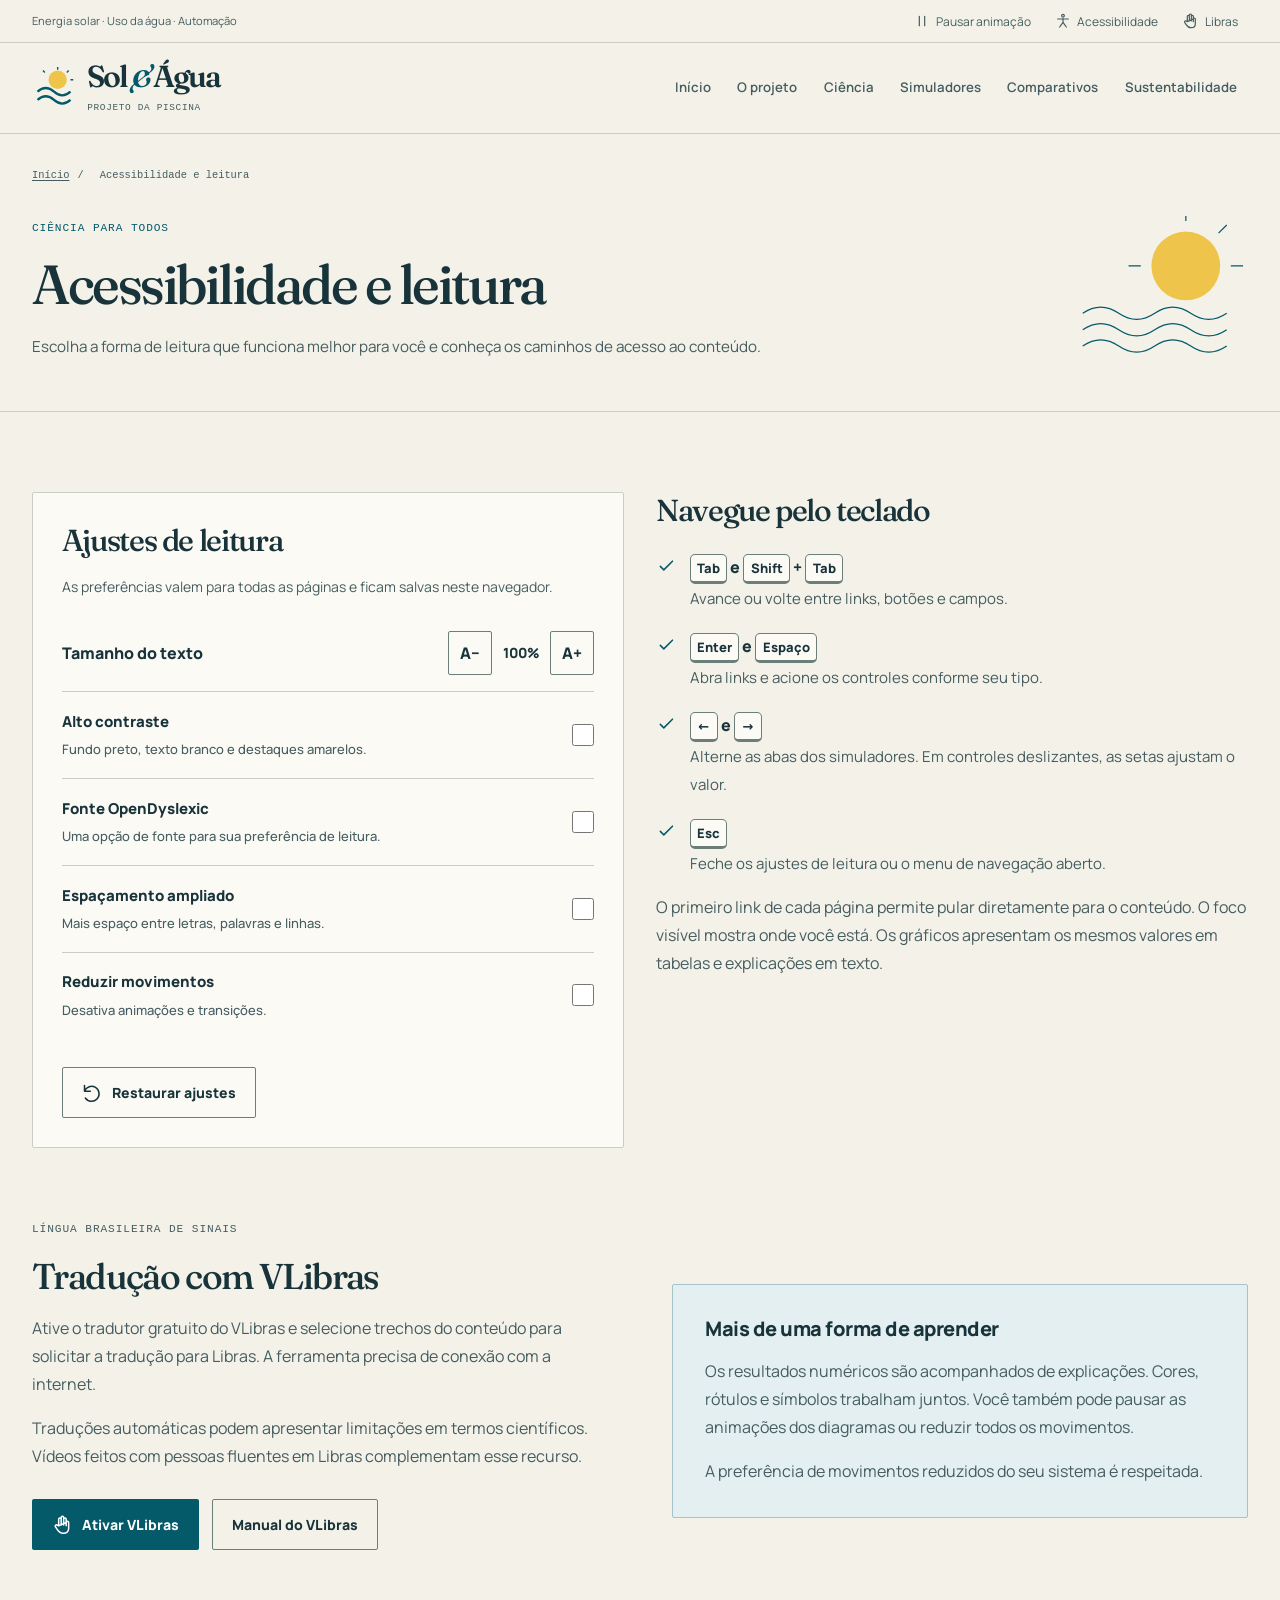
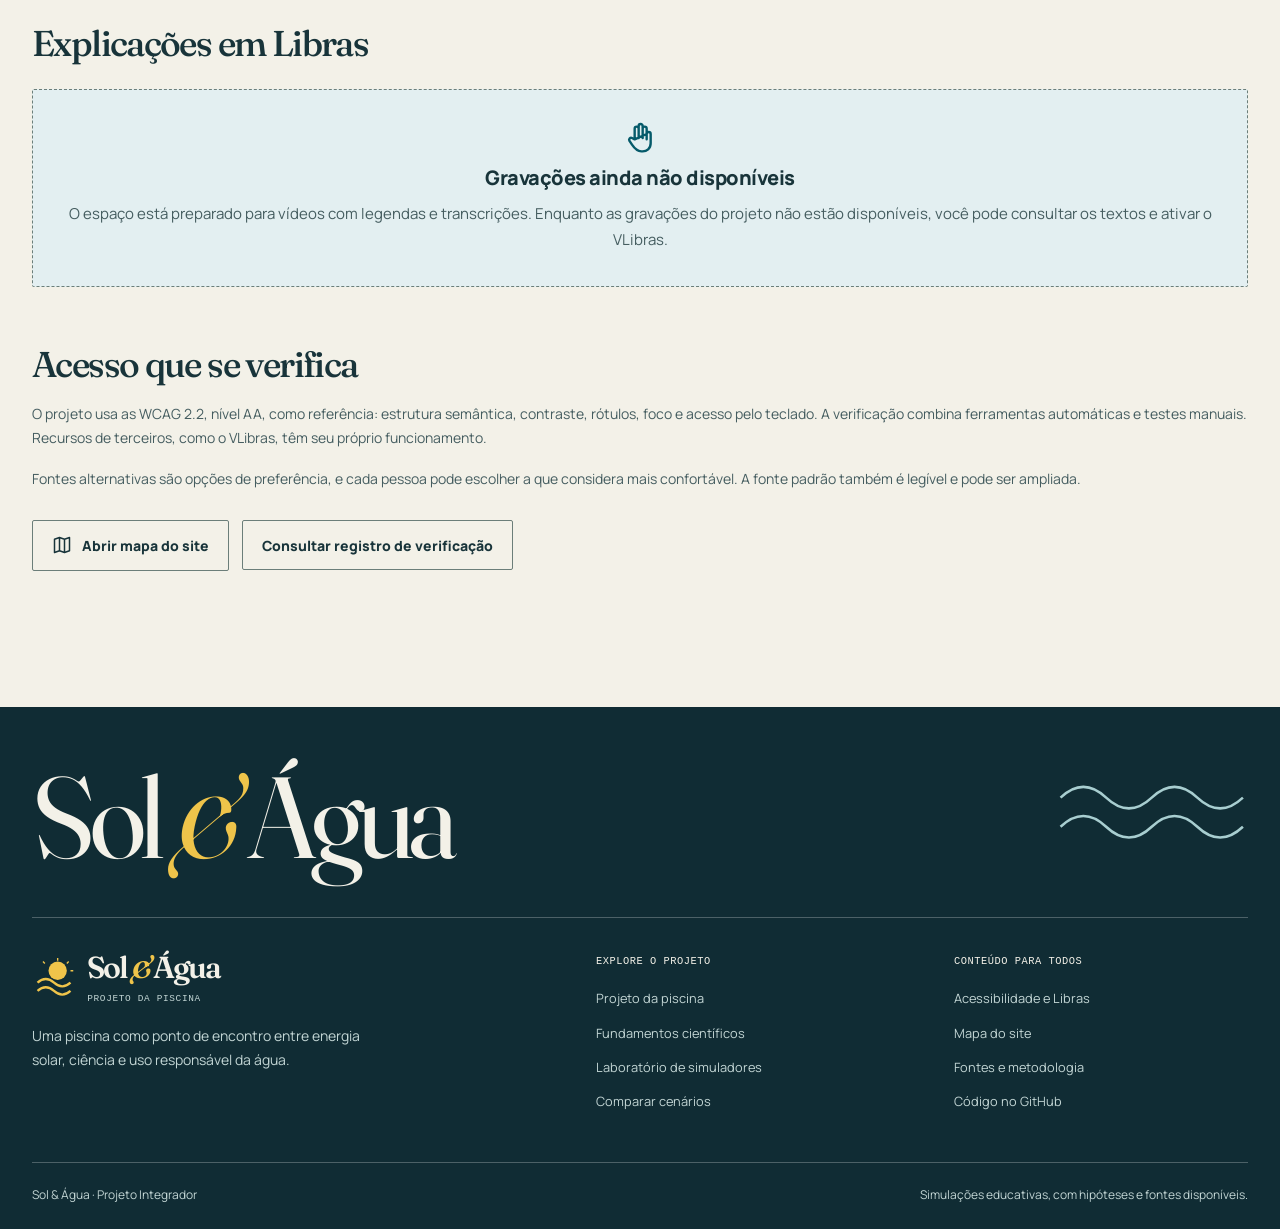
==== commit c94e4a51: "Redesenha Sol e Água com ilustrações e animações acessíveis" ====
--- a/acessibilidade.html
+++ b/acessibilidade.html
@@ -1,8 +1,8 @@
 <!DOCTYPE html>
-<html lang="pt-BR" class="no-js"><head><meta charset="utf-8"><meta name="viewport" content="width=device-width, initial-scale=1"><meta name="description" content="Ajuste contraste, tamanho, fonte e espaçamento. Conheça a navegação pelo teclado, o VLibras e a estrutura para vídeos em Libras com legendas e transcrições."><meta name="theme-color" content="#123247"><title>Acessibilidade e leitura | Sol &amp; Água</title><link rel="icon" href="assets/imagens/favicon.svg" type="image/svg+xml"><link rel="canonical" href="https://ryan20014737472.github.io/Projeto-integrador-1.2/acessibilidade.html"><script src="assets/js/preferencias.js"></script><link rel="stylesheet" href="assets/css/estilos.css"><script src="assets/js/principal.js" defer></script></head>
+<html lang="pt-BR" class="no-js"><head><meta charset="utf-8"><meta name="viewport" content="width=device-width, initial-scale=1"><meta name="description" content="Ajuste contraste, tamanho, fonte e espaçamento. Conheça a navegação pelo teclado, o VLibras e a estrutura para vídeos em Libras com legendas e transcrições."><meta name="theme-color" content="#f3f1e8"><title>Acessibilidade e leitura | Sol &amp; Água</title><link rel="icon" href="assets/imagens/favicon.svg" type="image/svg+xml"><link rel="canonical" href="https://ryan20014737472.github.io/Projeto-integrador-1.2/acessibilidade.html"><link rel="preload" href="assets/fontes/Fraunces.woff2" as="font" type="font/woff2" crossorigin><script src="assets/js/preferencias.js"></script><link rel="stylesheet" href="assets/css/estilos.css"><link rel="stylesheet" href="assets/css/identidade.css"><script src="assets/js/principal.js" defer></script><script src="assets/js/visual.js" defer></script></head>
 <body><a href="#conteudo" class="skip-link">Pular para o conteúdo</a>
-  <div class="utility-bar dark" role="region" aria-label="Recursos de acesso"><div class="container utility-inner"><p>Ciência, sustentabilidade e inclusão</p><div class="utility-actions js-only"><button type="button" class="utility-button" data-open-accessibility aria-haspopup="dialog"><svg class="icon " viewBox="0 0 24 24" fill="none" stroke="currentColor" stroke-width="1.8" stroke-linecap="round" stroke-linejoin="round" aria-hidden="true" focusable="false"><circle cx="12" cy="4" r="2"/><path d="M4 9h16m-8-1v7m0-1-5 7m5-7 5 7"/></svg><span>Acessibilidade</span></button><button type="button" class="utility-button" data-libras><svg class="icon " viewBox="0 0 24 24" fill="none" stroke="currentColor" stroke-width="1.8" stroke-linecap="round" stroke-linejoin="round" aria-hidden="true" focusable="false"><path d="M8 13V5a1.5 1.5 0 0 1 3 0v7M11 5V3a1.5 1.5 0 0 1 3 0v9m0-7a1.5 1.5 0 0 1 3 0v8m0-4a1.5 1.5 0 0 1 3 0v7c0 4-3 6-6 6h-1c-3 0-5-2-7-5l-2-3a1.5 1.5 0 0 1 2-2l2 1Z"/></svg><span class="libras-label" data-libras-label>Libras</span></button></div></div></div>
-  <header class="site-header"><div class="container header-inner"><a class="brand" href="index.html" aria-label="Sol e Água — início"><svg class="brand-mark" viewBox="0 0 48 48" aria-hidden="true" focusable="false"><circle cx="27" cy="17" r="10" fill="#ffcc4d"/><path d="M5 29c7-6 12-6 19 0s12 6 19 0M5 37c7-6 12-6 19 0s12 6 19 0" fill="none" stroke="var(--teal)" stroke-width="4" stroke-linecap="round"/></svg><div><div class="brand-name">Sol <span>&amp;</span> Água</div><span class="brand-caption">PROJETO INTEGRADOR</span></div></a><button type="button" class="menu-toggle js-only" aria-label="Abrir menu de navegação" aria-expanded="false" aria-controls="menu-principal"><svg class="icon " viewBox="0 0 24 24" fill="none" stroke="currentColor" stroke-width="1.8" stroke-linecap="round" stroke-linejoin="round" aria-hidden="true" focusable="false"><path d="M4 6h16M4 12h16M4 18h16"/></svg></button><nav class="site-nav" id="menu-principal" aria-label="Navegação principal"><a href="index.html">Início</a><a href="projeto-piscina.html">O projeto</a><a href="ciencia.html">Ciência</a><a href="simuladores.html">Simuladores</a><a href="comparativos.html">Comparativos</a><a href="sustentabilidade.html">Sustentabilidade</a></nav></div></header><main id="conteudo" tabindex="-1"><div class="page-heading"><div class="container"><nav class="breadcrumbs" aria-label="Caminho da página"><a href="index.html">Início</a><span aria-hidden="true">/</span><span aria-current="page">Acessibilidade e leitura</span></nav><p class="eyebrow">CIÊNCIA PARA TODOS</p><h1>Acessibilidade e leitura</h1><p class="lead">Escolha a forma de leitura que funciona melhor para você e conheça os caminhos de acesso ao conteúdo.</p></div></div>
+  <div class="utility-bar" role="region" aria-label="Recursos de acesso"><div class="container utility-inner"><p>Energia solar · Uso da água · Automação</p><div class="utility-actions js-only"><button type="button" class="utility-button motion-utility" data-toggle-motion aria-pressed="false"><svg class="icon " viewBox="0 0 24 24" fill="none" stroke="currentColor" stroke-width="1.8" stroke-linecap="round" stroke-linejoin="round" aria-hidden="true" focusable="false"><path d="M8 5v14M16 5v14"/></svg><span data-motion-label>Pausar animação</span></button><button type="button" class="utility-button" data-open-accessibility aria-haspopup="dialog"><svg class="icon " viewBox="0 0 24 24" fill="none" stroke="currentColor" stroke-width="1.8" stroke-linecap="round" stroke-linejoin="round" aria-hidden="true" focusable="false"><circle cx="12" cy="4" r="2"/><path d="M4 9h16m-8-1v7m0-1-5 7m5-7 5 7"/></svg><span>Acessibilidade</span></button><button type="button" class="utility-button" data-libras><svg class="icon " viewBox="0 0 24 24" fill="none" stroke="currentColor" stroke-width="1.8" stroke-linecap="round" stroke-linejoin="round" aria-hidden="true" focusable="false"><path d="M8 13V5a1.5 1.5 0 0 1 3 0v7M11 5V3a1.5 1.5 0 0 1 3 0v9m0-7a1.5 1.5 0 0 1 3 0v8m0-4a1.5 1.5 0 0 1 3 0v7c0 4-3 6-6 6h-1c-3 0-5-2-7-5l-2-3a1.5 1.5 0 0 1 2-2l2 1Z"/></svg><span class="libras-label" data-libras-label>Libras</span></button></div></div></div>
+  <header class="site-header"><div class="container header-inner"><a class="brand" href="index.html" aria-label="Sol e Água — início"><svg class="brand-mark" viewBox="0 0 48 48" aria-hidden="true" focusable="false"><circle cx="28" cy="15" r="10" fill="var(--sun)"/><path d="M6 28q9-8 18 0t18 0M6 37q9-8 18 0t18 0" fill="none" stroke="currentColor" stroke-width="2.5"/><path d="M28 1v3m14 11h3M14 7l-2-2m28 0-2 2" fill="none" stroke="currentColor" stroke-width="1.5"/></svg><div><div class="brand-name">Sol <span>&amp;</span> Água</div><span class="brand-caption">PROJETO DA PISCINA</span></div></a><button type="button" class="menu-toggle js-only" aria-label="Abrir menu de navegação" aria-expanded="false" aria-controls="menu-principal"><svg class="icon " viewBox="0 0 24 24" fill="none" stroke="currentColor" stroke-width="1.8" stroke-linecap="round" stroke-linejoin="round" aria-hidden="true" focusable="false"><path d="M4 6h16M4 12h16M4 18h16"/></svg></button><nav class="site-nav" id="menu-principal" aria-label="Navegação principal"><a href="index.html">Início</a><a href="projeto-piscina.html">O projeto</a><a href="ciencia.html">Ciência</a><a href="simuladores.html">Simuladores</a><a href="comparativos.html">Comparativos</a><a href="sustentabilidade.html">Sustentabilidade</a></nav></div><div class="reading-progress" aria-hidden="true"><span data-reading-progress></span></div></header><main id="conteudo" tabindex="-1"><div class="page-heading"><div class="container"><nav class="breadcrumbs" aria-label="Caminho da página"><a href="index.html">Início</a><span aria-hidden="true">/</span><span aria-current="page">Acessibilidade e leitura</span></nav><div class="page-heading-grid"><div><p class="eyebrow">CIÊNCIA PARA TODOS</p><h1>Acessibilidade e leitura</h1><p class="lead">Escolha a forma de leitura que funciona melhor para você e conheça os caminhos de acesso ao conteúdo.</p></div><svg class="page-emblem" viewBox="0 0 220 180" aria-hidden="true" focusable="false"><circle cx="144" cy="61" r="42" fill="var(--sun)"/><g fill="none" stroke="currentColor" stroke-width="1.5"><path d="M18 119q22-15 44 0t44 0 44 0 44 0M18 139q22-15 44 0t44 0 44 0 44 0M18 159q22-15 44 0t44 0 44 0 44 0"/><path d="M89 61H74m70-55V0m55 61h15m-30-40 10-10"/></g></svg></div></div></div>
   <div class="section"><div class="container"><div class="accessibility-grid"><section class="settings-card js-only" aria-labelledby="ajustes-pagina"><h2 id="ajustes-pagina">Ajustes de leitura</h2><p class="reading-description">As preferências valem para todas as páginas e ficam salvas neste navegador.</p><div class="size-row"><strong>Tamanho do texto</strong><div class="size-actions"><button type="button" class="size-button" data-size="-1" aria-label="Diminuir tamanho do texto">A−</button><span class="size-label" data-size-label>100%</span><button type="button" class="size-button" data-size="1" aria-label="Aumentar tamanho do texto">A+</button></div></div>
   <label class="switch-row"><span><strong>Alto contraste</strong><small>Fundo preto, texto branco e destaques amarelos.</small></span><input type="checkbox" data-setting="contraste"></label>
   <label class="switch-row"><span><strong>Fonte OpenDyslexic</strong><small>Uma opção de fonte para sua preferência de leitura.</small></span><input type="checkbox" data-setting="dislexia"></label>
@@ -12,7 +12,7 @@
   <noscript><div class="note"><svg class="icon " viewBox="0 0 24 24" fill="none" stroke="currentColor" stroke-width="1.8" stroke-linecap="round" stroke-linejoin="round" aria-hidden="true" focusable="false"><circle cx="12" cy="12" r="9"/><path d="M12 11v6m0-10v.1"/></svg><p>O texto, os links e as tabelas continuam disponíveis. Os ajustes de leitura, os simuladores e o VLibras precisam de JavaScript habilitado no navegador.</p></div></noscript>
   <section class="section-compact" id="libras" aria-labelledby="titulo-libras"><div class="split-section"><div><p class="eyebrow">LÍNGUA BRASILEIRA DE SINAIS</p><h2 id="titulo-libras">Tradução com VLibras</h2><p>Ative o tradutor gratuito do VLibras e selecione trechos do conteúdo para solicitar a tradução para Libras. A ferramenta precisa de conexão com a internet.</p><p>Traduções automáticas podem apresentar limitações em termos científicos. Vídeos feitos com pessoas fluentes em Libras complementam esse recurso.</p><div class="button-row js-only"><button class="button button-teal" type="button" data-libras><svg class="icon " viewBox="0 0 24 24" fill="none" stroke="currentColor" stroke-width="1.8" stroke-linecap="round" stroke-linejoin="round" aria-hidden="true" focusable="false"><path d="M8 13V5a1.5 1.5 0 0 1 3 0v7M11 5V3a1.5 1.5 0 0 1 3 0v9m0-7a1.5 1.5 0 0 1 3 0v8m0-4a1.5 1.5 0 0 1 3 0v7c0 4-3 6-6 6h-1c-3 0-5-2-7-5l-2-3a1.5 1.5 0 0 1 2-2l2 1Z"/></svg><span data-libras-label>Ativar VLibras</span></button><a class="button button-secondary" href="https://vlibras.gov.br/doc/widget/index.html">Manual do VLibras</a></div><p class="small" role="status" data-libras-status></p></div><div class="callout"><h3>Mais de uma forma de aprender</h3><p>Os resultados numéricos são acompanhados de explicações. Cores, rótulos e símbolos trabalham juntos. Você também pode pausar as animações dos diagramas ou reduzir todos os movimentos.</p><p>A preferência de movimentos reduzidos do seu sistema é respeitada.</p></div></div></section>
   <section aria-labelledby="titulo-videos"><h2 id="titulo-videos">Explicações em Libras</h2><div id="videos-libras"><div class="video-empty" id="videos-vazio"><svg class="icon " viewBox="0 0 24 24" fill="none" stroke="currentColor" stroke-width="1.8" stroke-linecap="round" stroke-linejoin="round" aria-hidden="true" focusable="false"><path d="M8 13V5a1.5 1.5 0 0 1 3 0v7M11 5V3a1.5 1.5 0 0 1 3 0v9m0-7a1.5 1.5 0 0 1 3 0v8m0-4a1.5 1.5 0 0 1 3 0v7c0 4-3 6-6 6h-1c-3 0-5-2-7-5l-2-3a1.5 1.5 0 0 1 2-2l2 1Z"/></svg><h3>Gravações ainda não disponíveis</h3><p>O espaço está preparado para vídeos com legendas e transcrições. Enquanto as gravações do projeto não estão disponíveis, você pode consultar os textos e ativar o VLibras.</p></div></div></section>
-  <section class="section-compact" aria-labelledby="compromisso"><h2 id="compromisso">Acesso que se verifica</h2><p class="reading-description">O projeto usa as WCAG 2.2, nível AA, como referência: estrutura semântica, contraste, rótulos, foco e acesso pelo teclado. A verificação combina ferramentas automáticas e testes manuais. Recursos de terceiros, como o VLibras, têm seu próprio funcionamento.</p><p class="reading-description">Fontes alternativas são opções de preferência, e cada pessoa pode escolher a que considera mais confortável. A fonte padrão também é legível e pode ser ampliada.</p><div class="button-row"><a class="button button-secondary" href="mapa-do-site.html"><svg class="icon " viewBox="0 0 24 24" fill="none" stroke="currentColor" stroke-width="1.8" stroke-linecap="round" stroke-linejoin="round" aria-hidden="true" focusable="false"><path d="m3 5 6-2 6 2 6-2v16l-6 2-6-2-6 2V5Zm6-2v16m6-14v16"/></svg>Abrir mapa do site</a><a class="button button-secondary" href="https://github.com/Ryan20014737472/Projeto-integrador-1.2/blob/main/docs/verificacao-acessibilidade.md">Consultar registro de verificação</a></div></section></div></div></main><footer class="site-footer"><div class="container"><div class="footer-grid"><div class="footer-about"><a class="brand" href="index.html" aria-label="Sol e Água — início"><svg class="brand-mark" viewBox="0 0 48 48" aria-hidden="true" focusable="false"><circle cx="27" cy="17" r="10" fill="#ffcc4d"/><path d="M5 29c7-6 12-6 19 0s12 6 19 0M5 37c7-6 12-6 19 0s12 6 19 0" fill="none" stroke="var(--teal)" stroke-width="4" stroke-linecap="round"/></svg><div><div class="brand-name">Sol <span>&amp;</span> Água</div><span class="brand-caption">PROJETO INTEGRADOR</span></div></a><p>Uma piscina como ponto de encontro entre energia solar, ciência e uso responsável da água.</p></div><div><h2>Explore o projeto</h2><ul class="footer-links"><li><a href="projeto-piscina.html">Projeto da piscina</a></li><li><a href="ciencia.html">Fundamentos científicos</a></li><li><a href="simuladores.html">Laboratório de simuladores</a></li><li><a href="comparativos.html">Comparar cenários</a></li></ul></div><div><h2>Conteúdo para todos</h2><ul class="footer-links"><li><a href="acessibilidade.html">Acessibilidade e Libras</a></li><li><a href="mapa-do-site.html">Mapa do site</a></li><li><a href="ciencia.html#referencias">Fontes e metodologia</a></li><li><a href="https://github.com/Ryan20014737472/Projeto-integrador-1.2">Código no GitHub</a></li></ul></div></div><div class="footer-bottom"><span>Sol &amp; Água · Projeto Integrador</span><span>Simulações educativas, com hipóteses e fontes disponíveis.</span></div></div></footer>
+  <section class="section-compact" aria-labelledby="compromisso"><h2 id="compromisso">Acesso que se verifica</h2><p class="reading-description">O projeto usa as WCAG 2.2, nível AA, como referência: estrutura semântica, contraste, rótulos, foco e acesso pelo teclado. A verificação combina ferramentas automáticas e testes manuais. Recursos de terceiros, como o VLibras, têm seu próprio funcionamento.</p><p class="reading-description">Fontes alternativas são opções de preferência, e cada pessoa pode escolher a que considera mais confortável. A fonte padrão também é legível e pode ser ampliada.</p><div class="button-row"><a class="button button-secondary" href="mapa-do-site.html"><svg class="icon " viewBox="0 0 24 24" fill="none" stroke="currentColor" stroke-width="1.8" stroke-linecap="round" stroke-linejoin="round" aria-hidden="true" focusable="false"><path d="m3 5 6-2 6 2 6-2v16l-6 2-6-2-6 2V5Zm6-2v16m6-14v16"/></svg>Abrir mapa do site</a><a class="button button-secondary" href="https://github.com/Ryan20014737472/Projeto-integrador-1.2/blob/main/docs/verificacao-acessibilidade.md">Consultar registro de verificação</a></div></section></div></div></main><footer class="site-footer"><div class="container"><div class="footer-signature" aria-hidden="true"><span>Sol <em>&amp;</em> Água</span><svg viewBox="0 0 150 70" focusable="false"><path d="M2 21q18-17 36 0t36 0 36 0 36 0M2 44q18-17 36 0t36 0 36 0 36 0" fill="none" stroke="currentColor" stroke-width="2"/></svg></div><div class="footer-grid"><div class="footer-about"><a class="brand" href="index.html" aria-label="Sol e Água — início"><svg class="brand-mark" viewBox="0 0 48 48" aria-hidden="true" focusable="false"><circle cx="28" cy="15" r="10" fill="var(--sun)"/><path d="M6 28q9-8 18 0t18 0M6 37q9-8 18 0t18 0" fill="none" stroke="currentColor" stroke-width="2.5"/><path d="M28 1v3m14 11h3M14 7l-2-2m28 0-2 2" fill="none" stroke="currentColor" stroke-width="1.5"/></svg><div><div class="brand-name">Sol <span>&amp;</span> Água</div><span class="brand-caption">PROJETO DA PISCINA</span></div></a><p>Uma piscina como ponto de encontro entre energia solar, ciência e uso responsável da água.</p></div><div><h2>Explore o projeto</h2><ul class="footer-links"><li><a href="projeto-piscina.html">Projeto da piscina</a></li><li><a href="ciencia.html">Fundamentos científicos</a></li><li><a href="simuladores.html">Laboratório de simuladores</a></li><li><a href="comparativos.html">Comparar cenários</a></li></ul></div><div><h2>Conteúdo para todos</h2><ul class="footer-links"><li><a href="acessibilidade.html">Acessibilidade e Libras</a></li><li><a href="mapa-do-site.html">Mapa do site</a></li><li><a href="ciencia.html#referencias">Fontes e metodologia</a></li><li><a href="https://github.com/Ryan20014737472/Projeto-integrador-1.2">Código no GitHub</a></li></ul></div></div><div class="footer-bottom"><span>Sol &amp; Água · Projeto Integrador</span><span>Simulações educativas, com hipóteses e fontes disponíveis.</span></div></div></footer>
   <dialog class="reading-dialog" id="ajustes-leitura" aria-labelledby="titulo-leitura" aria-describedby="descricao-leitura"><div class="dialog-heading"><h2 id="titulo-leitura">Sua forma de ler</h2><form method="dialog"><button class="close-button" aria-label="Fechar ajustes de leitura"><svg class="icon " viewBox="0 0 24 24" fill="none" stroke="currentColor" stroke-width="1.8" stroke-linecap="round" stroke-linejoin="round" aria-hidden="true" focusable="false"><path d="m6 6 12 12M6 18 18 6"/></svg></button></form></div><p class="reading-description" id="descricao-leitura">Ajuste a leitura ao seu conforto. Suas preferências ficam salvas neste navegador.</p><div class="size-row"><strong>Tamanho do texto</strong><div class="size-actions"><button type="button" class="size-button" data-size="-1" aria-label="Diminuir tamanho do texto">A−</button><span class="size-label" data-size-label>100%</span><button type="button" class="size-button" data-size="1" aria-label="Aumentar tamanho do texto">A+</button></div></div>
   <label class="switch-row"><span><strong>Alto contraste</strong><small>Fundo preto, texto branco e destaques amarelos.</small></span><input type="checkbox" data-setting="contraste"></label>
   <label class="switch-row"><span><strong>Fonte OpenDyslexic</strong><small>Uma opção de fonte para sua preferência de leitura.</small></span><input type="checkbox" data-setting="dislexia"></label>
--- a/assets/css/identidade.css
+++ b/assets/css/identidade.css
@@ -0,0 +1,418 @@
+/* Sol & Água: caderno de campo, desenho técnico e água em movimento. */
+@font-face {
+  font-family: Fraunces;
+  src: url('../fontes/Fraunces.woff2') format('woff2');
+  font-style: normal;
+  font-weight: 400 700;
+  font-display: swap;
+}
+@font-face {
+  font-family: Fraunces;
+  src: url('../fontes/Fraunces-Italic.woff2') format('woff2');
+  font-style: italic;
+  font-weight: 400 700;
+  font-display: swap;
+}
+:root {
+  --navy: #16343a;
+  --navy-deep: #102c34;
+  --teal: #055a6a;
+  --teal-bright: #167baa;
+  --sun: #efc44a;
+  --sun-soft: #f6e7ae;
+  --water: #e3eff1;
+  --water-line: #a4c4c9;
+  --bg: #f3f1e8;
+  --surface: #fbfaf5;
+  --text: #18343a;
+  --muted: #455d60;
+  --line: #c9cdc2;
+  --input-line: #6b7e79;
+  --green: #2a6451;
+  --green-soft: #e5eee5;
+  --shadow: none;
+  --radius: 4px;
+  --font-display: Fraunces, Georgia, serif;
+  --font-notes: ui-monospace, 'Cascadia Code', 'Segoe UI Mono', monospace;
+}
+body { line-height: 1.75; }
+h1, h2 { font-family: var(--font-display); font-weight: 500; letter-spacing: -.045em; }
+h2 em { font-weight: 400; color: var(--teal); }
+.container { max-width: 1320px; padding-inline: 1.25rem; }
+.eyebrow { font-family: var(--font-notes); font-size: .7rem; font-weight: 500; letter-spacing: .08em; }
+.eyebrow-rule { width: 2rem; height: 1px; background: currentColor; }
+.utility-bar { background: var(--bg); color: var(--muted); border-bottom: 1px solid var(--line); }
+.utility-inner { min-height: 42px; }
+.utility-bar p { font-size: .7rem; opacity: 1; }
+.utility-button { min-height: 42px; font-size: .75rem; padding: .45rem .65rem; }
+.utility-button:hover { background: var(--water); }
+.site-header { background: var(--bg); }
+.header-inner { min-height: 90px; }
+.brand { gap: .7rem; }
+.brand-mark { width: 44px; height: 44px; color: var(--teal); }
+.brand-name { font-family: var(--font-display); font-weight: 600; font-size: 1.9rem; letter-spacing: -.07em; }
+.brand-name span { font-style: italic; }
+.brand-caption { font-family: var(--font-notes); font-size: .59rem; font-weight: 400; letter-spacing: .07em; margin-top: .4rem; }
+.site-nav { gap: .25rem; }
+.site-nav a { padding: .75rem .7rem; border-radius: 0; font-weight: 600; font-size: .83rem; }
+.site-nav a:hover, .site-nav a[aria-current=page] { background: transparent; color: var(--text); }
+.site-nav a::after { content: ''; position: absolute; left: .7rem; right: .7rem; bottom: .35rem; height: 2px; background: var(--teal); transform: scaleX(0); transform-origin: left; transition: transform .2s ease; }
+.site-nav a:hover::after, .site-nav a[aria-current=page]::after { transform: scaleX(1); }
+.reading-progress { position: absolute; bottom: -1px; inset-inline: 0; height: 2px; pointer-events: none; }
+.reading-progress span { display: block; height: 100%; background: var(--teal); transform: scaleX(0); transform-origin: left; }
+.menu-toggle, .close-button, .size-button { border-radius: 2px; }
+.button { border-radius: 2px; font-size: .875rem; padding: .9rem 1.2rem; box-shadow: none; transition: background .2s, color .2s; }
+.button:hover { transform: none; }
+.button-primary { color: var(--surface); background: var(--navy); box-shadow: none; }
+.button-primary:hover { color: var(--surface); background: var(--teal); }
+.button-arrow { display: grid; place-items: center; width: 1.6rem; height: 1.6rem; color: var(--navy); background: var(--sun); border-radius: 50%; font-size: 1.1rem; margin-left: .3rem; transition: transform .25s; }
+.button:hover .button-arrow { transform: rotate(45deg); }
+.button-arrow .icon { width: 1rem; height: 1rem; }
+.button-secondary { background: transparent; }
+.hero-text-link, .text-arrow-link { display: inline-flex; align-items: center; gap: 1.1rem; color: var(--text); font-size: .875rem; font-weight: 700; text-decoration: none; padding-block: .8rem; border-bottom: 1px solid var(--input-line); }
+.hero-text-link span, .text-arrow-link span { font-size: 1.3rem; transition: transform .25s; }
+.hero-text-link:hover span, .text-arrow-link:hover span { transform: translateX(4px); }
+.hero { background: var(--bg); padding: 2.5rem 0 0; overflow: visible; }
+.hero-grid { gap: 1.5rem; padding-bottom: 2.2rem; }
+.hero-copy { padding-block: 1rem; }
+.hero h1 { font-size: clamp(2.8rem, 5.5vw, 5.25rem); line-height: 1.05; max-width: 650px; }
+.hero h1 span, .hero h1 em { display: block; }
+.hero h1 em { font-style: italic; font-weight: 400; color: var(--teal); }
+.hero-description { font-size: 1rem; line-height: 1.85; max-width: 460px; margin-top: 1.6rem; }
+.hero .button-row { gap: 1.2rem; margin-top: 1.8rem; }
+.hero-note { font-size: .73rem; margin-top: 1.7rem; }
+.hero-index { display: grid; grid-template-columns: 1fr; border-top: 1px solid var(--input-line); padding: 1.2rem 0; gap: .65rem; }
+.index-caption { font-family: var(--font-notes); color: var(--muted); font-size: .65rem; letter-spacing: .05em; }
+.index-caption > span { margin-left: .7rem; font-size: 1rem; }
+.hero-index a { display: flex; gap: .7rem; align-items: center; color: var(--text); font-size: .8rem; text-decoration: none; }
+.hero-index a:hover { text-decoration: underline; }
+.hero-index a > span:first-child { font-family: var(--font-notes); color: var(--muted); font-size: .65rem; }
+.hero-index a > span:last-child { margin-left: auto; font-size: 1.1rem; }
+
+/* A cena é vetorial; o desenho permanece legível sem JavaScript. */
+.pool-scene { width: 100%; min-width: 0; }
+.scene-heading { display: flex; justify-content: space-between; gap: 1rem; font-family: var(--font-notes); font-size: .58rem; letter-spacing: .04em; color: var(--muted); border-bottom: 1px solid var(--line); padding-bottom: .7rem; }
+.pool-landscape { display: block; width: 100%; height: auto; }
+.scene-sun-rays { transform-origin: 590px 111px; animation: orbit-sun 80s linear infinite; }
+.scene-water-lines { animation: water-drift 8s ease-in-out infinite alternate; }
+.scene-water-glints { animation: water-glint 6s ease-in-out infinite alternate; }
+.scene-flow-cold { animation-direction: reverse; }
+.scene-rays .thermal-pulse { animation: solar-arrival 4s linear infinite; }
+.scene-marker path { fill: none; stroke: #455d60; stroke-width: 1; }
+.scene-marker circle { fill: var(--bg); stroke: var(--muted); stroke-width: 1; }
+.scene-marker text { fill: var(--text); font: 11px var(--font-notes); text-anchor: middle; }
+[data-stage=captar] [data-scene-marker=captar] circle, [data-stage=circular] [data-scene-marker=circular] circle, [data-stage=conservar] [data-scene-marker=conservar] circle { fill: var(--sun); stroke: var(--navy); }
+[data-stage=captar] [data-scene-marker=captar] text, [data-stage=circular] [data-scene-marker=circular] text, [data-stage=conservar] [data-scene-marker=conservar] text { fill: #18343a; }
+.scene-cover { opacity: 0; transition: opacity .15s ease; }
+.scene-cover-window { transform: scaleX(0); transform-origin: 175px 210px; transition: transform .9s ease; }
+[data-stage=conservar] .scene-cover-window { transform: scaleX(1); }
+[data-stage=conservar] .scene-cover { opacity: 1; }
+[data-stage=conservar] .scene-water-lines, [data-stage=conservar] .scene-water-glints { animation-play-state: paused; }
+[data-stage=circular] .scene-flow-cold, [data-stage=circular] .scene-flow-warm { stroke-width: 5px; animation-duration: 1.8s; }
+[data-stage=circular] .scene-pump { animation: pump-running 3s ease-in-out infinite; }
+.scene-controls { display: grid; grid-template-columns: repeat(3, minmax(0, 1fr)); border-top: 1px solid var(--input-line); border-bottom: 1px solid var(--line); }
+.scene-controls button { display: flex; align-items: center; justify-content: center; gap: .5rem; padding: .8rem .25rem; min-height: 48px; border: 0; color: var(--muted); background: transparent; font-size: .8rem; font-weight: 700; position: relative; }
+.scene-controls button + button { border-left: 1px solid var(--line); }
+.scene-controls button > span { font-family: var(--font-notes); font-size: .6rem; font-weight: 400; }
+.scene-controls button[aria-pressed=true] { background: var(--sun-soft); color: var(--text); }
+.scene-controls button[aria-pressed=true]::after { content: ''; position: absolute; height: 2px; background: var(--teal); bottom: -1px; left: 0; right: 0; }
+.scene-controls button:hover { color: var(--text); background: var(--water); }
+.scene-caption { color: var(--text); font-size: .8rem; line-height: 1.6; min-height: 3.4em; padding-top: .8rem; }
+.scene-footnote { display: flex; justify-content: space-between; align-items: center; flex-wrap: wrap; gap: .4rem; color: var(--muted); font-family: var(--font-notes); font-size: .55rem; }
+.scene-motion { display: inline-flex; align-items: center; gap: .4rem; color: var(--muted); border: 0; background: transparent; min-height: 44px; font-size: .65rem; padding: .3rem; }
+.scene-motion:hover { text-decoration: underline; }
+@keyframes orbit-sun { to { transform: rotate(360deg); } }
+@keyframes water-drift { from { transform: translate(-8px, -3px); } to { transform: translate(8px, 4px); } }
+@keyframes water-glint { from { opacity: .35; transform: translateY(-3px); } to { opacity: .7; transform: translateY(3px); } }
+@keyframes pump-running { 50% { stroke-width: 2px; opacity: .8; } }
+@keyframes solar-arrival { to { stroke-dashoffset: -144; } }
+
+/* As experiências são entradas de um caderno, com desenhos próprios. */
+.experiments-section { padding-block: 4.5rem; }
+.section-heading { margin-bottom: 2.8rem; }
+.section-heading h2 { font-size: clamp(2rem, 3.5vw, 3.25rem); }
+.section-heading .section-side-note { font-size: .8rem; line-height: 1.9; margin: 1rem 0 0; }
+.experiment-list { list-style: none; padding: 0; margin: 0; border-top: 1px solid var(--input-line); }
+.experiment-list li { margin: 0; border-bottom: 1px solid var(--input-line); }
+.experiment-link { display: grid; grid-template-columns: 2rem minmax(0, 1fr) 1.5rem; gap: .8rem; align-items: start; padding: 1.7rem .2rem; color: var(--text); text-decoration: none; position: relative; transition: background .25s; }
+.experiment-link:hover { background: var(--surface); }
+.experiment-number { font-family: var(--font-display); font-style: italic; font-size: 1.5rem; line-height: 1; color: var(--teal); margin-top: .2rem; }
+.experiment-label { display: block; font-family: var(--font-notes); font-size: .6rem; letter-spacing: .06em; color: var(--muted); }
+.experiment-copy h3 { font-family: var(--font-display); font-weight: 500; font-size: 1.6rem; letter-spacing: -.035em; margin-top: .45rem; }
+.experiment-copy p { color: var(--muted); font-size: .85rem; max-width: 560px; margin-top: .7rem; }
+.experiment-sketch { display: none; color: var(--teal); width: 165px; }
+.experiment-heat .experiment-sketch { color: #95620a; }
+.experiment-control .experiment-sketch { color: #356253; }
+.experiment-arrow { font-size: 1.6rem; line-height: 1.2; transition: transform .25s; }
+.experiment-arrow .icon { width: 1.5rem; height: 1.5rem; }
+.experiment-link:hover .experiment-arrow { transform: translate(3px, -3px); }
+.experiment-footnote { display: flex; flex-wrap: wrap; justify-content: space-between; gap: .5rem 2rem; color: var(--muted); font-size: .75rem; margin-top: 1.3rem; }
+.mini-waves { animation: water-drift 7s ease-in-out infinite alternate; }
+.mini-signal { animation: signal-travel 3.5s ease-in-out infinite; }
+@keyframes signal-travel { 50% { transform: translateX(13px); } }
+
+/* A ficha deixa a fórmula e as hipóteses à vista. */
+.science-section { background: #e8ede3; border-top: 1px solid var(--line); border-bottom: 1px solid var(--line); }
+.science-layout { display: grid; grid-template-columns: minmax(0, 1fr); gap: 3rem; align-items: center; }
+.formula-showcase { background: var(--surface); border: 1px solid var(--input-line); border-radius: 0; padding: 1.5rem; background-image: linear-gradient(var(--line) 1px, transparent 1px); background-size: 100% 2rem; background-position: 0 1.5rem; }
+.formula-sheet-heading { display: flex; justify-content: space-between; gap: .8rem; font-family: var(--font-notes); font-size: .6rem; color: var(--muted); padding-bottom: 1rem; border-bottom: 1px solid var(--input-line); }
+.formula-sheet-label { display: block; font-family: var(--font-notes); font-size: .68rem; color: var(--muted); margin-top: 1.5rem; }
+.formula-showcase .formula-large { font-family: var(--font-display); font-size: clamp(2.3rem, 4vw, 3.5rem); font-weight: 500; line-height: 1.2; margin-top: .9rem; }
+.formula-showcase > p { font-size: .85rem; line-height: 2rem; margin-top: 1.15rem; }
+.formula-result { border-color: var(--input-line); align-items: flex-end; flex-wrap: wrap; }
+.formula-result strong { font-family: var(--font-display); font-weight: 500; font-size: 2.65rem; }
+.formula-result strong small { font-family: Manrope, sans-serif; font-size: .8rem; }
+.formula-result p, .formula-result span { color: var(--muted); font-size: .75rem; }
+.sheet-corner { display: block; text-align: right; font-size: 1.4rem; color: var(--teal); margin-top: 1rem; }
+.science-copy h2 { font-size: clamp(2rem, 3.5vw, 3.1rem); }
+.science-copy > p:not(.eyebrow) { color: var(--muted); font-size: .9375rem; margin-top: 1.3rem; max-width: 500px; }
+.science-checklist { list-style: none; padding: 0; display: grid; gap: 1rem; margin: 1.8rem 0; }
+.science-checklist li { display: flex; gap: 1rem; margin: 0; }
+.science-checklist li > span { font-family: var(--font-notes); color: var(--teal); font-size: .65rem; margin-top: .35rem; }
+.science-checklist strong { font-size: .85rem; font-weight: 700; }
+.science-checklist p { color: var(--muted); font-size: .8rem; }
+.inclusion-section { padding-block: 4rem; }
+.inclusion-banner { padding: 2rem; border-radius: 0; align-items: center; background: var(--navy-deep); overflow: hidden; position: relative; }
+.inclusion-banner h2 { font-size: clamp(2rem, 4vw, 4rem); line-height: 1.1; }
+.inclusion-banner h2 em { color: var(--sun); }
+.inclusion-banner p { max-width: 530px; }
+.inclusion-banner .eyebrow { font-size: .65rem; }
+.inclusion-banner .button { margin-top: 1.6rem; background: var(--sun); color: #18343a; }
+.inclusion-banner .button:hover { background: var(--surface); }
+.inclusion-banner .button-arrow { background: var(--navy); color: var(--sun); }
+.inclusion-art { display: none; flex: 0 1 290px; width: 290px; color: #b7d5d4; }
+.inclusion-waves { animation: water-drift 9s ease-in-out infinite alternate; }
+
+/* Páginas internas: índice de leitura, margens e instrumentos de laboratório. */
+.page-heading { background: var(--bg); padding-block: 2rem 3rem; }
+.page-heading-grid { display: grid; grid-template-columns: minmax(0, 1fr); gap: 2rem; align-items: center; }
+.page-heading h1 { font-size: clamp(2.4rem, 4.3vw, 4rem); max-width: 920px; }
+.page-heading .lead { font-size: .95rem; line-height: 1.8; }
+.page-emblem { display: none; color: var(--teal); width: 200px; }
+.breadcrumbs { font-family: var(--font-notes); font-size: .65rem; }
+.local-nav { border: 0; border-left: 1px solid var(--input-line); border-radius: 0; background: transparent; padding: .25rem 0 .25rem 1.25rem; }
+.local-nav h2 { font-family: var(--font-notes); font-size: .65rem; font-weight: 500; text-transform: uppercase; letter-spacing: .05em; }
+.local-nav a { display: block; padding-block: .3rem; font-size: .8rem; }
+.local-nav a[aria-current=location] { color: var(--teal); text-decoration: underline; text-decoration-thickness: 2px; text-underline-offset: .35em; }
+.article-content h2 { font-size: clamp(1.9rem, 3vw, 2.6rem); font-weight: 500; }
+.article-content h3 { font-size: 1.05rem; }
+.article-content > section + section { border-color: var(--input-line); }
+.note, .equation, .table-wrap, .steps li, details, .source-list li, .callout, .video-empty, .video-card, .video-card video, .sitemap-group, .settings-card { border-radius: 2px; }
+.note { border-width: 0 0 0 2px; }
+.equation { font-family: var(--font-notes); font-size: 1.1rem; }
+.equation small { font-family: Manrope, sans-serif; font-size: .75rem; }
+.steps { gap: 0; }
+.steps li { border-width: 0 0 1px; background: transparent; }
+.steps li::before { font-family: var(--font-display); font-style: italic; font-weight: 400; font-size: 1.6rem; }
+.source-list li { background: transparent; border-width: 0 0 1px; padding-inline: 0; }
+.hero-diagram { border-radius: 2px; box-shadow: none; border: 1px solid var(--input-line); background: var(--navy-deep); }
+.diagram-top { padding-block: .25rem .75rem; }
+.diagram-top span { font-family: var(--font-notes); font-size: .6rem; font-weight: 500; letter-spacing: .04em; }
+.diagram-top .diagram-badge { background: transparent; border: 0; border-radius: 0; font-family: var(--font-notes); font-size: .6rem; }
+.diagram-control { border-radius: 2px; background: transparent; }
+.pill { border-radius: 0; padding: .2rem 0; background: transparent; font-family: var(--font-notes); font-weight: 500; font-size: .65rem; }
+.pill-sun { background: transparent; color: #785109; }
+.simulator-section { padding-top: 1.5rem; }
+.tabs { padding: 0; gap: 0; border: 0; border-bottom: 1px solid var(--input-line); border-radius: 0; background: transparent; }
+.tab { border-radius: 0; font-size: .9rem; min-height: 66px; border-bottom: 3px solid transparent; }
+.tab[aria-selected=true] { color: var(--text); background: var(--sun-soft); box-shadow: none; border-bottom-color: var(--teal); }
+.panel-title h2 { font-size: clamp(1.8rem, 3vw, 2.4rem); }
+.form-card { border: 1px solid var(--input-line); border-radius: 2px; }
+.form-card h3 { font-family: var(--font-notes); font-weight: 500; font-size: .8rem; letter-spacing: 0; border-bottom: 1px solid var(--line); padding-bottom: .9rem; }
+input[type=number], select { border-radius: 2px; border-color: var(--input-line); background: var(--surface); min-height: 50px; }
+input[type=range] { accent-color: var(--teal); }
+.preset { border-radius: 2px; }
+.result-summary, .status-card { border-radius: 2px; background: var(--navy-deep); padding: 1.6rem; }
+.result-value, .comparison-big, .sensor-stats strong { font-family: var(--font-display); font-weight: 500; }
+.result-value small { font-family: Manrope, sans-serif; }
+.result-primary .result-value { font-size: 3rem; line-height: 1.15; }
+.result-label { font-size: .75rem; }
+.chart-card { border-radius: 2px; border-color: var(--input-line); }
+.chart-card h3 { font-size: .9rem; }
+.chart-grid { stroke-dasharray: 3 5; }
+.chart-point { r: 4px; }
+.chart-line { stroke-width: 3; stroke-dasharray: 1; animation: plot-line .7s ease-out both; }
+.bar-track { height: 24px; border-radius: 0; background: var(--bg); }
+.bar-fill { transition: width .65s cubic-bezier(.2, .7, .2, 1); }
+.status-tag { border-radius: 2px; font-family: var(--font-notes); font-size: .65rem; font-weight: 500; }
+.event-log li:first-child { animation: field-arrive .4s ease-out; }
+.comparison-controls { border-radius: 2px; border-color: var(--input-line); }
+.comparison-card { border-radius: 2px; border-color: var(--input-line); }
+.comparison-card h2 { display: block; font-size: 1.9rem; overflow-wrap: anywhere; }
+.comparison-card-solar { background: var(--sun-soft); border-top-color: #986b09; }
+.comparison-card-electric { background: var(--water); border-top-color: var(--teal); }
+.comparison-big { font-size: 3.6rem; }
+.comparison-insight { border-radius: 0; border-width: 0 0 0 2px; border-color: var(--green); }
+.impact-card, .card { border-radius: 2px; border-color: var(--input-line); }
+.impact-card .card-icon, .card .card-icon { background: transparent; width: auto; height: auto; justify-content: start; border-radius: 0; }
+.impact-card h2 { font-size: 2rem; }
+.reading-dialog { border-radius: 3px; }
+.dialog-heading h2, .settings-card h2, .accessibility-description h2 { font-size: 1.9rem; }
+.sitemap-group { background: transparent; border-width: 1px 0 0; border-color: var(--input-line); padding-inline: 0; }
+.sitemap-group h2 { font-size: 1.75rem; }
+
+/* Assinatura, navegação e créditos. */
+.site-footer { background: var(--navy-deep); color: #f3f1e8; border: 0; padding-block: 2.5rem 1.5rem; }
+.footer-signature { display: flex; justify-content: space-between; align-items: center; gap: 1rem; padding-bottom: 2rem; margin-bottom: 2rem; border-bottom: 1px solid #ffffff40; }
+.footer-signature > span { font-family: var(--font-display); font-size: clamp(3rem, 9vw, 8rem); line-height: 1.2; letter-spacing: -.055em; }
+.footer-signature em { color: var(--sun); font-weight: 400; }
+.footer-signature svg { width: 150px; color: #a8ced0; display: none; }
+.site-footer .brand { color: #f3f1e8; }
+.site-footer .brand-mark, .site-footer .brand-name span { color: var(--sun); }
+.site-footer .brand-caption, .footer-about p, .footer-links a, .footer-bottom { color: #c2d5d4; }
+.footer-grid h2 { font-family: var(--font-notes); font-weight: 500; font-size: .65rem; text-transform: uppercase; letter-spacing: .05em; }
+.footer-links a { font-size: .8rem; }
+.footer-links a:hover { color: #fff; }
+.footer-bottom { border-color: #ffffff40; }
+.site-footer a:focus-visible { outline-color: var(--sun); box-shadow: 0 0 0 3px var(--navy-deep); }
+
+/* Entradas pontuais; nenhuma informação depende de uma animação. */
+[data-reveal].is-revealed { animation: field-arrive .6s ease-out both; }
+[role=tabpanel].is-active .panel-title { animation: field-arrive .35s ease-out; }
+@keyframes field-arrive { from { opacity: 0; transform: translateY(14px); } to { opacity: 1; transform: none; } }
+@keyframes plot-line { from { stroke-dashoffset: 1; } to { stroke-dashoffset: 0; } }
+.hero-copy, .science-layout > *, .page-heading-grid > *, .experiment-link > *, .hero-index > * { min-width: 0; }
+
+@media (min-width: 621px) {
+  .container { padding-inline: 2rem; }
+  .hero-index { grid-template-columns: repeat(3, minmax(0, 1fr)); gap: 1rem 1.5rem; }
+  .index-caption { grid-column: 1 / -1; }
+  .experiment-link { grid-template-columns: 3rem minmax(0, 1fr) 150px 2rem; align-items: center; gap: 1.5rem; padding: 2rem 1rem; }
+  .experiment-number { font-size: 2.3rem; }
+  .experiment-sketch { display: block; }
+  .experiment-copy h3 { font-size: 1.85rem; }
+  .formula-showcase { padding: 2rem; }
+  .inclusion-banner { padding: 2.5rem; flex-wrap: nowrap; }
+  .inclusion-art, .footer-signature svg { display: block; }
+}
+@media (min-width: 901px) {
+  .hero-grid { grid-template-columns: minmax(0, 1fr) minmax(0, 1.07fr); gap: 3rem; }
+  .hero-copy { padding-bottom: 3rem; }
+  .hero-index { grid-template-columns: .7fr repeat(3, minmax(0, 1fr)); gap: 2rem; }
+  .index-caption { grid-column: auto; }
+  .hero-index a { font-size: .75rem; }
+  .experiment-link { grid-template-columns: 6rem minmax(0, 1fr) 190px 2.5rem; padding: 2.2rem 1.25rem; }
+  .experiment-copy h3 { font-size: 2.1rem; }
+  .experiment-number { font-size: 3rem; }
+  .experiment-arrow { font-size: 2rem; }
+  .section-heading .section-side-note { margin: 0; min-width: 190px; }
+  .science-layout { grid-template-columns: minmax(0, 1fr) minmax(0, 1fr); gap: 5rem; }
+  .formula-showcase { transform: rotate(-1.5deg); padding: 2.5rem; }
+  .page-heading-grid { grid-template-columns: minmax(0, 1fr) 180px; gap: 4rem; }
+  .page-emblem { display: block; }
+  .inclusion-banner { padding: 3.5rem 4rem; }
+  .footer-signature svg { width: 190px; }
+}
+@media (max-width: 1100px) {
+  .site-nav a { font-size: .75rem; padding-inline: .4rem; }
+  .hero-grid { gap: 1.8rem; }
+}
+@media (max-width: 900px) {
+  .header-inner { min-height: 76px; }
+  .hero { padding-top: 2rem; }
+  .hero h1 { font-size: clamp(2.8rem, 7.3vw, 4.8rem); }
+  .hero-description { max-width: 600px; }
+  .pool-scene { max-width: 650px; margin-inline: auto; }
+  .site-nav a { padding: .8rem 1rem; font-size: 1rem; }
+  .site-nav a::after { display: none; }
+  .js .site-nav { border-radius: 0; background: var(--bg); }
+  .site-nav a[aria-current=page] { text-decoration: underline; text-underline-offset: .4em; }
+  .scene-caption { min-height: 0; }
+}
+@media (max-width: 620px) {
+  .utility-inner { justify-content: flex-end; gap: .2rem; }
+  .utility-bar p { display: none; }
+  .utility-actions { width: 100%; justify-content: flex-end; gap: .25rem; }
+  .utility-button { font-size: .7rem; padding-inline: .5rem; }
+  .motion-utility { margin-right: auto; }
+  .motion-utility [data-motion-label] { position: absolute; width: 1px; height: 1px; padding: 0; overflow: hidden; clip: rect(0, 0, 0, 0); white-space: nowrap; }
+  .brand-name { font-size: 1.7rem; }
+  .brand-mark { width: 37px; height: 37px; }
+  .brand-caption { font-size: .56rem; }
+  .hero-copy { padding-block: .3rem; }
+  .hero .button-row { align-items: flex-start; gap: .8rem 1.2rem; }
+  .hero .button { flex: none; font-size: .8rem; padding: .8rem 1rem; }
+  .hero-text-link { font-size: .8rem; }
+  .hero-note { line-height: 1.6; margin-top: 1.2rem; }
+  .hero-grid { gap: 1.5rem; }
+  .scene-heading { font-size: .53rem; }
+  .scene-marker circle { r: 22px; }
+  .scene-marker text { font-size: 21px; transform: translateY(2px); }
+  .scene-controls button { font-size: .7rem; }
+  .scene-caption { font-size: .75rem; }
+  .hero-index { padding-block: 1.2rem; }
+  .hero-index a { min-height: 32px; }
+  .experiments-section { padding-block: 3rem; }
+  .section-heading { margin-bottom: 1.8rem; }
+  .experiment-footnote { font-size: .7rem; }
+  .science-section { padding-block: 3rem; }
+  .science-layout { gap: 2.5rem; }
+  .formula-sheet-heading { flex-wrap: wrap; }
+  .formula-result { gap: .6rem; }
+  .inclusion-banner { padding: 1.6rem; }
+  .inclusion-section { padding-block: 2.5rem; }
+  .page-heading { padding-block: 1.5rem 2rem; }
+  .page-heading h1 { font-size: 2.4rem; }
+  .panel-title h2 { font-size: 1.8rem; }
+  .tab { font-size: .75rem; min-height: 62px; }
+  .tabs { gap: 0; }
+  .comparison-card h2 { font-size: 1.7rem; }
+  .comparison-big { font-size: 3rem; }
+  .site-footer { padding-top: 2rem; }
+  .footer-signature { padding-bottom: 1.5rem; margin-bottom: 1.7rem; }
+  .footer-grid { gap: 2rem 1.5rem; }
+}
+:root[data-large-text=true] .hero-grid,
+:root[data-large-text=true] .science-layout,
+:root[data-large-text=true] .page-heading-grid { grid-template-columns: minmax(0, 1fr); }
+:root[data-large-text=true] .hero-copy { padding-bottom: 0; }
+:root[data-large-text=true] .pool-scene { max-width: 650px; margin-inline: auto; }
+:root[data-large-text=true] .hero-index { grid-template-columns: minmax(0, 1fr); gap: .7rem; }
+:root[data-large-text=true] .index-caption { grid-column: auto; }
+:root[data-large-text=true] .page-emblem { display: none; }
+:root[data-large-text=true] .experiment-link { grid-template-columns: 2rem minmax(0, 1fr) 1.5rem; gap: .75rem; }
+:root[data-large-text=true] .experiment-sketch { display: none; }
+:root[data-large-text=true] .experiment-number { font-size: 1.6rem; }
+:root[data-large-text=true] .inclusion-banner { flex-wrap: wrap; }
+:root[data-large-text=true] .inclusion-art { display: none; }
+:root[data-font=dyslexic] { --font-display: OpenDyslexic, system-ui, sans-serif; --font-notes: OpenDyslexic, system-ui, sans-serif; }
+:root[data-font=dyslexic] .brand-name, :root[data-font=dyslexic] .hero h1 em, :root[data-font=dyslexic] h2 em { font-style: normal; }
+:root[data-font=dyslexic] .brand-name { font-size: 1.2rem; letter-spacing: 0; }
+
+/* Contraste e controles cobrem também todas as novas cenas. */
+:root[data-theme=contrast] .science-section,
+:root[data-theme=contrast] .comparison-card-solar,
+:root[data-theme=contrast] .comparison-card-electric { background: #000; }
+:root[data-theme=contrast] .formula-showcase { background-image: none; }
+:root[data-theme=contrast] .scene-controls button[aria-pressed=true] { background: #ff0; color: #000; }
+:root[data-theme=contrast] .scene-marker circle { fill: #000; stroke: #fff; }
+:root[data-theme=contrast] .scene-marker text { fill: #fff; }
+:root[data-theme=contrast] .scene-marker path { stroke: #fff; }
+:root[data-theme=contrast] .scene-marker[data-scene-marker=captar] circle { fill: #000; }
+:root[data-theme=contrast] [data-stage=captar] [data-scene-marker=captar] circle,
+:root[data-theme=contrast] [data-stage=circular] [data-scene-marker=circular] circle,
+:root[data-theme=contrast] [data-stage=conservar] [data-scene-marker=conservar] circle { fill: #ff0; }
+:root[data-theme=contrast] [data-stage=captar] [data-scene-marker=captar] text,
+:root[data-theme=contrast] [data-stage=circular] [data-scene-marker=circular] text,
+:root[data-theme=contrast] [data-stage=conservar] [data-scene-marker=conservar] text { fill: #000; }
+:root[data-theme=contrast] .scene-controls button[aria-pressed=true]::after { background: #fff; }
+:root[data-theme=contrast] .scene-controls button:hover { background: #fff; color: #000; }
+:root[data-theme=contrast] .experiment-sketch, :root[data-theme=contrast] .pill-sun { color: #ff0; }
+:root[data-theme=contrast] .button-arrow { background: #000; color: #ff0; }
+:root[data-theme=contrast] .inclusion-banner .button { background: #ff0; color: #000; }
+:root[data-theme=contrast] .site-footer { background: #000; border-top: 1px solid #fff; }
+:root[data-theme=contrast] .site-footer .brand, :root[data-theme=contrast] .site-footer .brand-caption,
+:root[data-theme=contrast] .footer-about p, :root[data-theme=contrast] .footer-links a, :root[data-theme=contrast] .footer-bottom { color: #fff; }
+:root[data-paused=true] *, :root[data-paused=true] *::before, :root[data-paused=true] *::after { animation-play-state: paused !important; transition: none !important; }
+:root[data-paused=true] [data-reveal].is-revealed,
+:root[data-paused=true] .chart-line,
+:root[data-paused=true] [role=tabpanel].is-active .panel-title,
+:root[data-paused=true] .event-log li:first-child { animation: none !important; }
+.no-js *, .no-js *::before, .no-js *::after { animation: none !important; transition: none !important; }
+@media print {
+  .hero-index, .scene-controls, .scene-footnote, .reading-progress, .page-emblem, .inclusion-art { display: none !important; }
+  .hero, .science-section { background: #fff; }
+  .formula-showcase { transform: none; background: #fff; }
+  .science-layout { display: block; }
+  .pool-scene * { animation: none !important; }
+}
